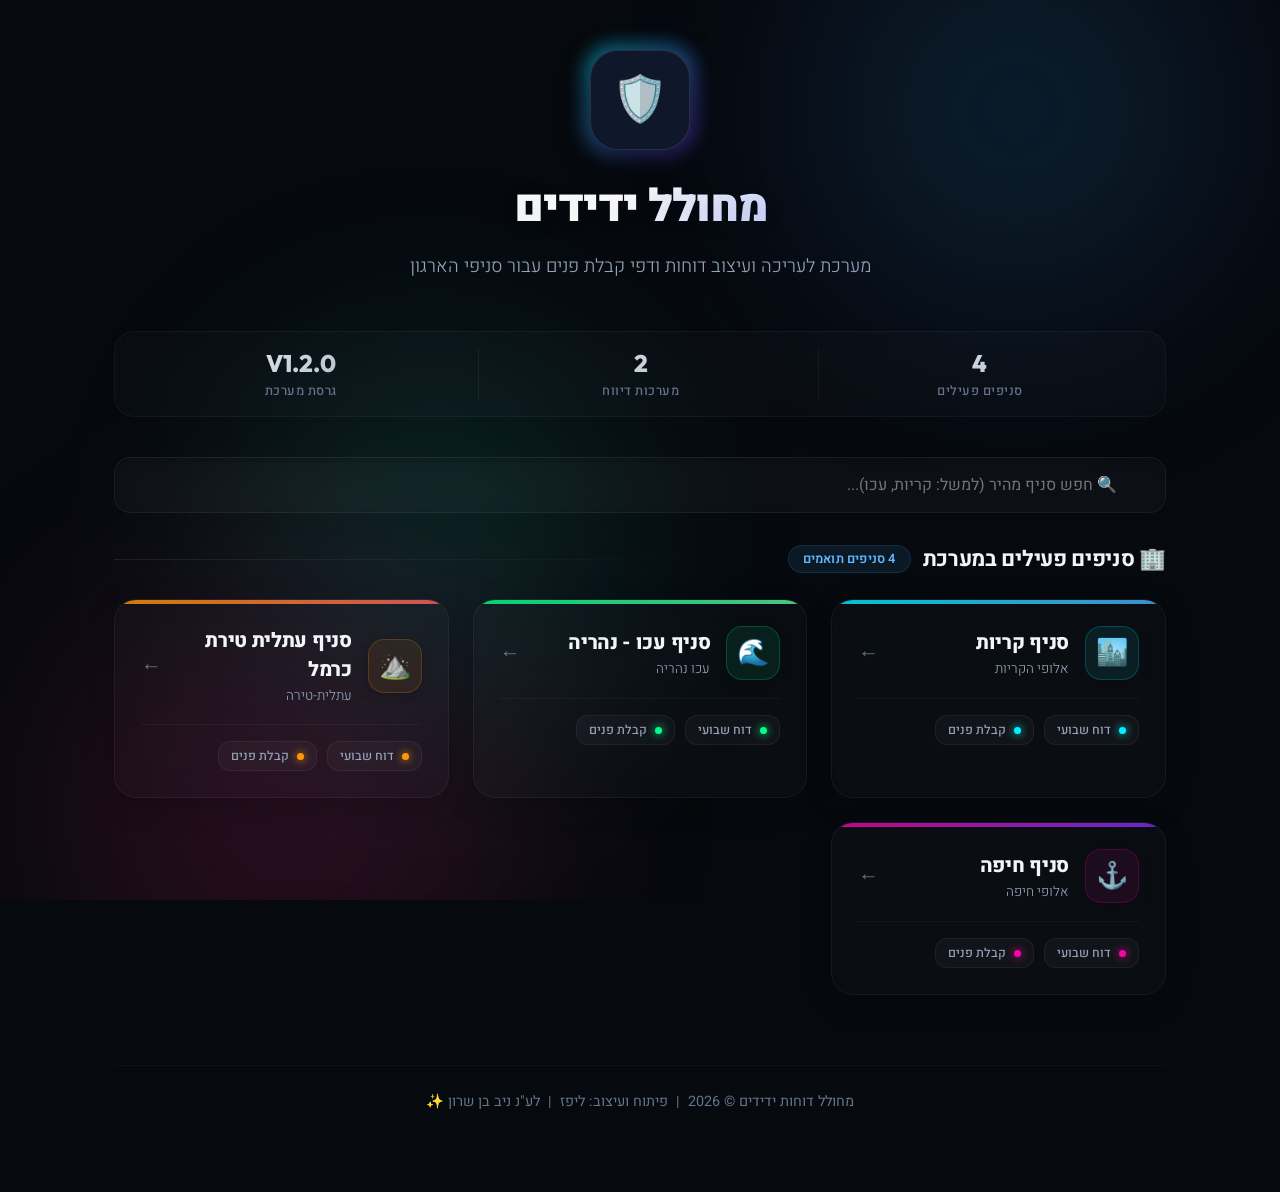
==== index.html @ 11e8de6d "שדרוג עיצובי של דף הבית ותיקון סניף עכו-נהריה 🚀" ====
<!DOCTYPE html>
<html lang="he" dir="rtl">

<head>
    <meta charset="UTF-8">
    <meta name="viewport" content="width=device-width, initial-scale=1.0">
    <meta name="robots" content="noindex, nofollow">
    <title>מחולל ידידים | בחירת סניף</title>
    <link href="https://fonts.googleapis.com/css2?family=Heebo:wght@300;400;500;600;700;800;900&family=Outfit:wght@400;600;800&display=swap"
        rel="stylesheet">
    <style>
        :root {
            --bg-main: #06090e;
            --bg-card: rgba(255, 255, 255, 0.02);
            --bg-card-hover: rgba(255, 255, 255, 0.05);
            --border-card: rgba(255, 255, 255, 0.05);
            --border-hover: rgba(255, 255, 255, 0.12);
            --text-main: #f3f6f9;
            --text-sub: #94a3b8;
            --text-detail: #64748b;
            
            /* Modern Neon Gradients */
            --accent-blue-start: #00f2fe;
            --accent-blue-end: #4facfe;
            --accent-green-start: #00ff87;
            --accent-green-end: #60efa0;
            --accent-orange-start: #ff9900;
            --accent-orange-end: #ff5e62;
            --accent-red-start: #ff0844;
            --accent-red-end: #ffb199;
            --accent-purple-start: #f107a3;
            --accent-purple-end: #7b2ff7;
        }

        * {
            margin: 0;
            padding: 0;
            box-sizing: border-box;
        }

        body {
            font-family: 'Heebo', sans-serif;
            background: var(--bg-main);
            color: var(--text-main);
            min-height: 100vh;
            overflow-x: hidden;
            position: relative;
        }

        /* 🌌 Glowing Animated Background Bubbles */
        .ambient-glow {
            position: fixed;
            width: 100vw;
            height: 100vh;
            top: 0;
            left: 0;
            z-index: 0;
            pointer-events: none;
            overflow: hidden;
        }

        .bubble {
            position: absolute;
            border-radius: 50%;
            filter: blur(120px);
            opacity: 0.15;
            animation: floatBubble 20s infinite alternate ease-in-out;
        }

        .bubble-1 {
            width: 400px;
            height: 400px;
            background: radial-gradient(circle, var(--accent-blue-start), var(--accent-purple-end));
            top: -10%;
            right: 5%;
            animation-duration: 25s;
        }

        .bubble-2 {
            width: 450px;
            height: 450px;
            background: radial-gradient(circle, var(--accent-purple-start), var(--accent-orange-end));
            bottom: -15%;
            left: 5%;
            animation-duration: 30s;
        }

        .bubble-3 {
            width: 350px;
            height: 350px;
            background: radial-gradient(circle, var(--accent-green-start), var(--accent-blue-end));
            top: 40%;
            left: 20%;
            animation-duration: 22s;
        }

        @keyframes floatBubble {
            0% { transform: translateY(0) scale(1) rotate(0deg); }
            100% { transform: translateY(50px) scale(1.15) rotate(15deg); }
        }

        .container {
            max-width: 1100px;
            margin: 0 auto;
            padding: 50px 24px 80px;
            position: relative;
            z-index: 1;
        }

        /* 👑 Premium Header Redesign */
        .header {
            text-align: center;
            margin-bottom: 50px;
            display: flex;
            flex-direction: column;
            align-items: center;
        }

        .header-logo-container {
            position: relative;
            width: 100px;
            height: 100px;
            margin-bottom: 24px;
        }

        .header-logo-glow {
            position: absolute;
            top: -4px;
            left: -4px;
            right: -4px;
            bottom: -4px;
            background: linear-gradient(135deg, var(--accent-blue-start), var(--accent-purple-end));
            border-radius: 28px;
            filter: blur(10px);
            opacity: 0.6;
            animation: pulseGlow 3s ease-in-out infinite alternate;
        }

        .header-logo {
            position: relative;
            width: 100%;
            height: 100%;
            background: #0f172a;
            border: 1px solid rgba(255, 255, 255, 0.1);
            border-radius: 28px;
            display: flex;
            align-items: center;
            justify-content: center;
            font-size: 45px;
            box-shadow: 0 10px 30px rgba(0, 0, 0, 0.5);
            transition: all 0.3s cubic-bezier(0.175, 0.885, 0.32, 1.275);
            cursor: pointer;
        }

        .header-logo-container:hover .header-logo {
            transform: scale(1.05) rotate(5deg);
        }

        @keyframes pulseGlow {
            0% { opacity: 0.4; filter: blur(8px); }
            100% { opacity: 0.8; filter: blur(14px); }
        }

        .header h1 {
            font-family: 'Heebo', sans-serif;
            font-size: 2.8rem;
            font-weight: 900;
            margin-bottom: 12px;
            letter-spacing: -1px;
            background: linear-gradient(135deg, #ffffff 40%, #c7d2fe 100%);
            -webkit-background-clip: text;
            -webkit-text-fill-color: transparent;
            background-clip: text;
            text-shadow: 0 4px 20px rgba(0, 0, 0, 0.1);
        }

        .header p {
            color: var(--text-sub);
            font-size: 1.15rem;
            font-weight: 300;
            max-width: 500px;
            line-height: 1.6;
        }

        /* 🎛️ Stats Dashboard Row */
        .stats-bar {
            display: grid;
            grid-template-columns: repeat(3, 1fr);
            gap: 16px;
            background: rgba(255, 255, 255, 0.02);
            border: 1px solid rgba(255, 255, 255, 0.04);
            border-radius: 20px;
            padding: 16px 24px;
            margin-bottom: 40px;
            backdrop-filter: blur(10px);
            -webkit-backdrop-filter: blur(10px);
        }

        .stat-item {
            text-align: center;
            display: flex;
            flex-direction: column;
            gap: 4px;
            border-left: 1px solid rgba(255, 255, 255, 0.05);
        }

        .stat-item:last-child {
            border-left: none;
        }

        .stat-val {
            font-size: 1.5rem;
            font-weight: 800;
            font-family: 'Outfit', sans-serif;
            background: linear-gradient(135deg, #fff, #94a3b8);
            -webkit-background-clip: text;
            -webkit-text-fill-color: transparent;
        }

        .stat-lbl {
            font-size: 0.8rem;
            color: var(--text-detail);
            text-transform: uppercase;
            letter-spacing: 0.5px;
            font-weight: 500;
        }

        /* 🔍 Search & Filters Bar */
        .controls-row {
            display: flex;
            gap: 16px;
            margin-bottom: 30px;
            align-items: center;
        }

        .search-wrapper {
            position: relative;
            flex: 1;
        }

        .search-icon {
            position: absolute;
            right: 18px;
            top: 50%;
            transform: translateY(-50%);
            color: var(--text-detail);
            font-size: 1.1rem;
            pointer-events: none;
            transition: color 0.3s;
        }

        .search-input {
            width: 100%;
            background: rgba(255, 255, 255, 0.03);
            border: 1px solid rgba(255, 255, 255, 0.06);
            border-radius: 16px;
            padding: 15px 48px 15px 20px;
            color: var(--text-main);
            font-family: 'Heebo', sans-serif;
            font-size: 1rem;
            outline: none;
            backdrop-filter: blur(8px);
            -webkit-backdrop-filter: blur(8px);
            transition: all 0.3s cubic-bezier(0.165, 0.84, 0.44, 1);
            box-shadow: inset 0 2px 4px rgba(0, 0, 0, 0.2);
        }

        .search-input:focus {
            background: rgba(255, 255, 255, 0.05);
            border-color: rgba(66, 165, 245, 0.4);
            box-shadow: 
                0 0 20px rgba(66, 165, 245, 0.1),
                inset 0 1px 2px rgba(255, 255, 255, 0.05);
            transform: translateY(-1px);
        }

        .search-input:focus + .search-icon {
            color: var(--accent-blue-start);
        }

        /* 📋 Section titles */
        .section-title {
            display: flex;
            align-items: center;
            gap: 12px;
            margin-bottom: 24px;
            margin-top: 10px;
        }

        .section-title h2 {
            font-size: 1.35rem;
            font-weight: 700;
            color: var(--text-main);
            letter-spacing: -0.3px;
        }

        .section-title .badge {
            background: rgba(66, 165, 245, 0.1);
            border: 1px solid rgba(66, 165, 245, 0.15);
            color: #60b6ff;
            padding: 4px 14px;
            border-radius: 20px;
            font-size: 0.8rem;
            font-weight: 600;
            letter-spacing: 0.2px;
        }

        .section-title::after {
            content: '';
            flex: 1;
            height: 1px;
            background: linear-gradient(to left, transparent, rgba(255, 255, 255, 0.08));
        }

        /* 🎴 Premium Glassmorphic Grid */
        .branch-grid {
            display: grid;
            grid-template-columns: repeat(auto-fill, minmax(320px, 1fr));
            gap: 24px;
            margin-bottom: 40px;
        }

        .branch-card {
            background: var(--bg-card);
            border: 1px solid var(--border-card);
            backdrop-filter: blur(14px);
            -webkit-backdrop-filter: blur(14px);
            border-radius: 22px;
            padding: 26px;
            cursor: pointer;
            transition: all 0.4s cubic-bezier(0.165, 0.84, 0.44, 1);
            text-decoration: none;
            color: inherit;
            display: flex;
            flex-direction: column;
            gap: 18px;
            position: relative;
            overflow: hidden;
            box-shadow: 0 8px 30px rgba(0, 0, 0, 0.2);
        }

        /* Gradient Highlight Border effect on Hover */
        .branch-card::before {
            content: '';
            position: absolute;
            top: 0;
            left: 0;
            right: 0;
            height: 4px;
            border-radius: 22px 22px 0 0;
            opacity: 0.8;
            transition: height 0.3s ease;
        }

        .branch-card:hover {
            background: var(--bg-card-hover);
            border-color: var(--border-hover);
            transform: translateY(-6px) scale(1.01);
        }

        /* Dynamic Neon Shadows based on color theme */
        .branch-card.color-blue:hover {
            box-shadow: 0 12px 35px rgba(0, 242, 254, 0.12), 0 2px 4px rgba(0,0,0,0.1);
        }

        .branch-card.color-green:hover {
            box-shadow: 0 12px 35px rgba(0, 255, 135, 0.12), 0 2px 4px rgba(0,0,0,0.1);
        }

        .branch-card.color-orange:hover {
            box-shadow: 0 12px 35px rgba(255, 153, 0, 0.12), 0 2px 4px rgba(0,0,0,0.1);
        }

        .branch-card.color-red:hover {
            box-shadow: 0 12px 35px rgba(255, 8, 68, 0.12), 0 2px 4px rgba(0,0,0,0.1);
        }

        .branch-card.color-purple:hover {
            box-shadow: 0 12px 35px rgba(241, 7, 163, 0.12), 0 2px 4px rgba(0,0,0,0.1);
        }

        .branch-card.color-blue::before {
            background: linear-gradient(90deg, var(--accent-blue-start), var(--accent-blue-end));
        }

        .branch-card.color-green::before {
            background: linear-gradient(90deg, var(--accent-green-start), var(--accent-green-end));
        }

        .branch-card.color-orange::before {
            background: linear-gradient(90deg, var(--accent-orange-start), var(--accent-orange-end));
        }

        .branch-card.color-red::before {
            background: linear-gradient(90deg, var(--accent-red-start), var(--accent-red-end));
        }

        .branch-card.color-purple::before {
            background: linear-gradient(90deg, var(--accent-purple-start), var(--accent-purple-end));
        }

        .card-top {
            display: flex;
            align-items: center;
            gap: 16px;
        }

        /* Beautiful glowing container for icons */
        .card-icon {
            width: 54px;
            height: 54px;
            border-radius: 16px;
            display: flex;
            align-items: center;
            justify-content: center;
            font-size: 26px;
            flex-shrink: 0;
            position: relative;
            background: rgba(255, 255, 255, 0.02);
            border: 1px solid rgba(255, 255, 255, 0.05);
            box-shadow: 0 4px 12px rgba(0, 0, 0, 0.2);
            transition: all 0.3s;
        }

        .branch-card:hover .card-icon {
            transform: scale(1.08) rotate(-3deg);
        }

        .color-blue .card-icon {
            background: rgba(0, 242, 254, 0.08);
            border-color: rgba(0, 242, 254, 0.2);
        }

        .color-green .card-icon {
            background: rgba(0, 255, 135, 0.08);
            border-color: rgba(0, 255, 135, 0.2);
        }

        .color-orange .card-icon {
            background: rgba(255, 153, 0, 0.08);
            border-color: rgba(255, 153, 0, 0.2);
        }

        .color-red .card-icon {
            background: rgba(255, 8, 68, 0.08);
            border-color: rgba(255, 8, 68, 0.2);
        }

        .color-purple .card-icon {
            background: rgba(241, 7, 163, 0.08);
            border-color: rgba(241, 7, 163, 0.2);
        }

        .card-info {
            display: flex;
            flex-direction: column;
            gap: 2px;
        }

        .card-info h3 {
            font-size: 1.25rem;
            font-weight: 800;
            color: var(--text-main);
            letter-spacing: -0.3px;
            transition: color 0.3s;
        }

        .branch-card:hover .card-info h3 {
            color: #fff;
        }

        .card-info span {
            font-size: 0.85rem;
            color: var(--text-sub);
            font-weight: 300;
        }

        .card-arrow {
            margin-right: auto;
            font-size: 1.3rem;
            color: var(--text-detail);
            transition: all 0.3s cubic-bezier(0.175, 0.885, 0.32, 1.275);
        }

        .branch-card:hover .card-arrow {
            color: #fff;
            transform: translateX(-6px);
        }

        /* 🏷️ Micro-chip tags for Active Systems */
        .card-meta {
            display: flex;
            flex-wrap: wrap;
            gap: 10px;
            border-top: 1px solid rgba(255, 255, 255, 0.04);
            padding-top: 16px;
        }

        .system-tag {
            background: rgba(255, 255, 255, 0.03);
            border: 1px solid rgba(255, 255, 255, 0.05);
            color: var(--text-sub);
            padding: 5px 12px;
            border-radius: 12px;
            font-size: 0.78rem;
            font-weight: 500;
            display: flex;
            align-items: center;
            gap: 8px;
            transition: all 0.3s;
        }

        .branch-card:hover .system-tag {
            background: rgba(255, 255, 255, 0.05);
            border-color: rgba(255, 255, 255, 0.09);
            color: var(--text-main);
        }

        .pulse-led {
            width: 7px;
            height: 7px;
            border-radius: 50%;
            display: inline-block;
            box-shadow: 0 0 8px currentColor;
            animation: pulseLed 1.8s infinite alternate;
        }

        .color-blue .pulse-led { color: var(--accent-blue-start); background-color: var(--accent-blue-start); }
        .color-green .pulse-led { color: var(--accent-green-start); background-color: var(--accent-green-start); }
        .color-orange .pulse-led { color: var(--accent-orange-start); background-color: var(--accent-orange-start); }
        .color-red .pulse-led { color: var(--accent-red-start); background-color: var(--accent-red-start); }
        .color-purple .pulse-led { color: var(--accent-purple-start); background-color: var(--accent-purple-start); }

        @keyframes pulseLed {
            0% { opacity: 0.4; transform: scale(0.9); }
            100% { opacity: 1; transform: scale(1.1); }
        }

        /* ➕ Add New Branch Interactive Card */
        .branch-card.template-card {
            border-style: dashed;
            border-color: rgba(255, 255, 255, 0.1);
            background: rgba(255, 255, 255, 0.005);
            justify-content: center;
            align-items: center;
            text-align: center;
            min-height: 150px;
        }

        .branch-card.template-card:hover {
            border-color: rgba(171, 71, 188, 0.4);
            background: rgba(171, 71, 188, 0.03);
            box-shadow: 0 12px 30px rgba(171, 71, 188, 0.08);
        }

        .branch-card.template-card .card-icon {
            background: rgba(255, 255, 255, 0.01);
            border: 1px dashed rgba(255, 255, 255, 0.12);
            font-size: 22px;
            width: 48px;
            height: 48px;
            margin-bottom: 8px;
        }

        .branch-card.template-card:hover .card-icon {
            background: rgba(171, 71, 188, 0.1);
            border-color: rgba(171, 71, 188, 0.3);
            border-style: solid;
            color: var(--accent-purple-start);
            transform: scale(1.1) rotate(90deg);
        }

        .branch-card.template-card h3 {
            font-size: 1.1rem;
            font-weight: 700;
            color: var(--text-sub);
            transition: color 0.3s;
        }

        .branch-card.template-card:hover h3 {
            color: var(--text-main);
        }

        /* 🚫 Empty Search State */
        .no-results {
            display: none;
            text-align: center;
            padding: 50px 20px;
            background: rgba(255, 255, 255, 0.01);
            border: 1px dashed rgba(255, 255, 255, 0.06);
            border-radius: 20px;
            color: var(--text-sub);
        }

        .no-results-icon {
            font-size: 3rem;
            margin-bottom: 16px;
            opacity: 0.6;
        }

        /* 📖 How-to Section Redesign */
        .how-to {
            background: rgba(66, 165, 245, 0.02);
            border: 1px solid rgba(66, 165, 245, 0.06);
            backdrop-filter: blur(10px);
            -webkit-backdrop-filter: blur(10px);
            border-radius: 20px;
            padding: 26px 30px;
            margin-top: 40px;
            font-size: 0.95rem;
            color: var(--text-sub);
            line-height: 1.8;
            position: relative;
            overflow: hidden;
        }

        .how-to::before {
            content: '';
            position: absolute;
            left: 0;
            top: 0;
            bottom: 0;
            width: 4px;
            background: linear-gradient(to bottom, var(--accent-blue-start), var(--accent-blue-end));
        }

        .how-to strong {
            color: #fff;
            font-weight: 700;
        }

        .how-to code {
            background: rgba(255, 255, 255, 0.06);
            border: 1px solid rgba(255, 255, 255, 0.04);
            padding: 3px 8px;
            border-radius: 8px;
            font-size: 0.85rem;
            font-family: 'Outfit', 'Courier New', monospace;
            direction: ltr;
            display: inline-block;
            color: #7dd3fc;
        }

        /* 👣 Footer */
        .footer {
            text-align: center;
            color: var(--text-detail);
            font-size: 0.9rem;
            margin-top: 70px;
            padding-top: 25px;
            border-top: 1px solid rgba(255, 255, 255, 0.04);
        }

        .footer a {
            color: var(--accent-blue-start);
            text-decoration: none;
            font-weight: 500;
            transition: all 0.3s;
        }

        .footer a:hover {
            color: var(--accent-blue-end);
            text-decoration: underline;
        }

        /* Responsive Layouts */
        @media (max-width: 768px) {
            .container {
                padding: 30px 16px 50px;
            }

            .header h1 {
                font-size: 2.1rem;
            }

            .stats-bar {
                grid-template-columns: 1fr;
                gap: 12px;
                padding: 16px;
            }

            .stat-item {
                border-left: none;
                border-bottom: 1px solid rgba(255, 255, 255, 0.05);
                padding-bottom: 10px;
            }

            .stat-item:last-child {
                border-bottom: none;
                padding-bottom: 0;
            }

            .branch-grid {
                grid-template-columns: 1fr;
                gap: 16px;
            }
        }
    </style>
</head>

<body>
    <!-- 🌠 Ambient animated glowing background -->
    <div class="ambient-glow">
        <div class="bubble bubble-1"></div>
        <div class="bubble bubble-2"></div>
        <div class="bubble bubble-3"></div>
    </div>

    <div class="container">
        <!-- 👑 Header -->
        <div class="header">
            <div class="header-logo-container">
                <div class="header-logo-glow"></div>
                <div class="header-logo">🛡️</div>
            </div>
            <h1>מחולל ידידים</h1>
            <p>מערכת לעריכה ועיצוב דוחות ודפי קבלת פנים עבור סניפי הארגון</p>
        </div>

        <!-- 🎛️ Dashboard Quick Stats -->
        <div class="stats-bar">
            <div class="stat-item">
                <span class="stat-val" id="stat-total-branches">0</span>
                <span class="stat-lbl">סניפים פעילים</span>
            </div>
            <div class="stat-item">
                <span class="stat-val" id="stat-total-systems">2</span>
                <span class="stat-lbl">מערכות דיווח</span>
            </div>
            <div class="stat-item">
                <span class="stat-val" id="stat-dev-status">V1.2.0</span>
                <span class="stat-lbl">גרסת מערכת</span>
            </div>
        </div>

        <!-- 🔍 Controls & Search -->
        <div class="controls-row">
            <div class="search-wrapper">
                <input type="text" id="branch-search" class="search-input" placeholder="🔍 חפש סניף מהיר (למשל: קריות, עכו)..." autocomplete="off">
            </div>
        </div>

        <!-- Active Branches Section -->
        <div class="section-title">
            <h2>🏢 סניפים פעילים במערכת</h2>
            <span class="badge" id="branch-count">טוען...</span>
        </div>

        <!-- Cards Grid -->
        <div class="branch-grid" id="branches-grid">
            <!-- Dynamic branch cards injected by JavaScript -->
        </div>

        <!-- 🚫 Empty Search Result -->
        <div class="no-results" id="no-results-state">
            <div class="no-results-icon">🔎</div>
            <h3>לא נמצאו סניפים תואמים לחיפוש שלך</h3>
            <p>נסה להקליד מילת מפתח אחרת או לחץ על כפתור "הוסף סניף חדש" על מנת להקים סניף.</p>
        </div>

        <!-- 📖 Technical Manual/How-To -->
        <div class="how-to">
            <strong>💡 כיצד להוסיף סניף חדש למערכת?</strong><br>
            פתחו את קובץ ה-HTML הנוכחי ועקבו אחר ההוראות בקוד: הוסיפו אובייקט חדש למערך ה-<code>branches</code> בתוך תגית ה-<code>&lt;script&gt;</code>. המערכת תזהה את הסניף ותייצר לו כרטיס עיצוב מרהיב באופן אוטומטי!
        </div>

        <!-- 👣 Footer -->
        <div class="footer">
            מחולל דוחות ידידים &copy; 2026 &nbsp;|&nbsp; פיתוח ועיצוב: ליפז &nbsp;|&nbsp; לע"נ ניב בן שרון ✨
        </div>
    </div>

    <script>
        // ======================================================
        //   🔧 הגדרת סניפים - הוסף סניפים חדשים כאן!
        // ======================================================
        const branches = [
            {
                name: "סניף קריות",
                nickname: "אלופי הקריות",
                folder: "krayot",
                icon: "🏙️",
                color: "blue",      // blue / green / orange / red / purple
                systems: ["דוח שבועי", "קבלת פנים"]
            },
            {
                name: "סניף עכו - נהריה",
                nickname: "עכו נהריה",
                folder: "akko-nahariya", // Fixed Spelling Error & space!
                icon: "🌊",
                color: "green",
                systems: ["דוח שבועי", "קבלת פנים"]
            },
            {
                name: "סניף עתלית טירת כרמל",
                nickname: "עתלית-טירה",
                folder: "atlit",
                icon: "⛰️",
                color: "orange",
                systems: ["דוח שבועי", "קבלת פנים"]
            },
            {
                name: "סניף חיפה",
                nickname: "אלופי חיפה",
                folder: "haifa",
                icon: "⚓",
                color: "purple",
                systems: ["דוח שבועי", "קבלת פנים"]
            },
            // {{INSERT_NEW_BRANCH_HERE}}
        ];

        // ======================================================
        //   Render branch cards
        // ======================================================
        function renderBranches(filterQuery = "") {
            const grid = document.getElementById('branches-grid');
            const countEl = document.getElementById('branch-count');
            const totalBranchesEl = document.getElementById('stat-total-branches');
            const noResultsEl = document.getElementById('no-results-state');
            
            grid.innerHTML = '';
            
            // Filter branches list
            const cleanQuery = filterQuery.trim().toLowerCase();
            const filteredBranches = branches.filter(branch => 
                branch.name.toLowerCase().includes(cleanQuery) || 
                branch.nickname.toLowerCase().includes(cleanQuery) ||
                branch.folder.toLowerCase().includes(cleanQuery)
            );

            // Update stats bar count once
            if (!filterQuery) {
                totalBranchesEl.textContent = branches.length;
            }

            // Check if there are results
            if (filteredBranches.length === 0) {
                noResultsEl.style.display = 'block';
                countEl.textContent = '0 סניפים';
            } else {
                noResultsEl.style.display = 'none';
                
                // Render list
                filteredBranches.forEach((branch, index) => {
                    const card = document.createElement('a');
                    card.href = branch.folder + '/';
                    card.className = `branch-card color-${branch.color}`;
                    
                    // Add smooth delayed stagger animation
                    card.style.opacity = "0";
                    card.style.transform = "translateY(20px)";
                    card.style.transition = `all 0.4s cubic-bezier(0.165, 0.84, 0.44, 1) ${index * 0.05}s`;

                    const systemTags = branch.systems.map(s => `
                        <span class="system-tag">
                            <span class="pulse-led"></span>
                            ${s}
                        </span>
                    `).join('');

                    card.innerHTML = `
                        <div class="card-top">
                            <div class="card-icon">${branch.icon}</div>
                            <div class="card-info">
                                <h3>${branch.name}</h3>
                                <span>${branch.nickname}</span>
                            </div>
                            <div class="card-arrow">←</div>
                        </div>
                        <div class="card-meta">
                            ${systemTags}
                        </div>
                    `;

                    grid.appendChild(card);
                    
                    // Trigger reflow for staggered animation
                    setTimeout(() => {
                        card.style.opacity = "1";
                        card.style.transform = "translateY(0)";
                    }, 20);
                });

                // Update count text
                const count = filteredBranches.length;
                if (count === 1) {
                    countEl.textContent = 'סניף אחד תואם';
                } else {
                    countEl.textContent = `${count} סניפים תואמים`;
                }
            }

            // Append "Add Branch" template card ONLY if running locally
            const isLocal = window.location.protocol === 'file:' || window.location.hostname === 'localhost' || window.location.hostname === '127.0.0.1';
            
            // Hide technical manual (how-to) from production users
            const howToEl = document.querySelector('.how-to');
            if (howToEl) {
                howToEl.style.display = isLocal ? 'block' : 'none';
            }

            if (!filterQuery && isLocal) {
                const addCard = document.createElement('a');
                addCard.href = "http://localhost:3000/";
                addCard.target = "_blank";
                addCard.className = "branch-card template-card";
                addCard.style.opacity = "0";
                addCard.style.transform = "translateY(20px)";
                addCard.style.transition = `all 0.4s cubic-bezier(0.165, 0.84, 0.44, 1) ${branches.length * 0.05}s`;
                
                addCard.innerHTML = `
                    <div class="card-icon">➕</div>
                    <h3>הקמת סניף חדש</h3>
                    <p style="font-size: 0.82rem; color: var(--text-detail); margin-top: 4px;">לחץ לפתיחת ממשק המחולל הוויזואלי</p>
                `;
                
                grid.appendChild(addCard);
                
                setTimeout(() => {
                    addCard.style.opacity = "1";
                    addCard.style.transform = "translateY(0)";
                }, 20);
            }
        }

        // ======================================================
        //   🔎 Live Search Listener
        // ======================================================
        document.getElementById('branch-search').addEventListener('input', (e) => {
            renderBranches(e.target.value);
        });

        // Easter Egg to open local generator if clicked 5 times (only locally!)
        let logoClicks = 0;
        let logoClickTimeout;
        document.querySelector('.header-logo').addEventListener('click', () => {
            const isLocal = window.location.protocol === 'file:' || window.location.hostname === 'localhost' || window.location.hostname === '127.0.0.1';
            if (!isLocal) return;

            logoClicks++;
            clearTimeout(logoClickTimeout);
            
            // Add a little dynamic scale pulse on click
            const logo = document.querySelector('.header-logo');
            logo.style.transform = 'scale(0.95) rotate(-3deg)';
            setTimeout(() => { logo.style.transform = ''; }, 100);

            if (logoClicks >= 5) {
                logoClicks = 0;
                // Add a beautiful neon glowing spin
                const glow = document.querySelector('.header-logo-glow');
                if (glow) {
                    glow.style.filter = 'blur(20px)';
                    glow.style.opacity = '1';
                }
                
                // Open visual generator GUI
                window.open('http://localhost:3000/', '_blank');
            } else {
                logoClickTimeout = setTimeout(() => { logoClicks = 0; }, 3000);
            }
        });

        // Initial load
        renderBranches();
    </script>
</body>

</html>
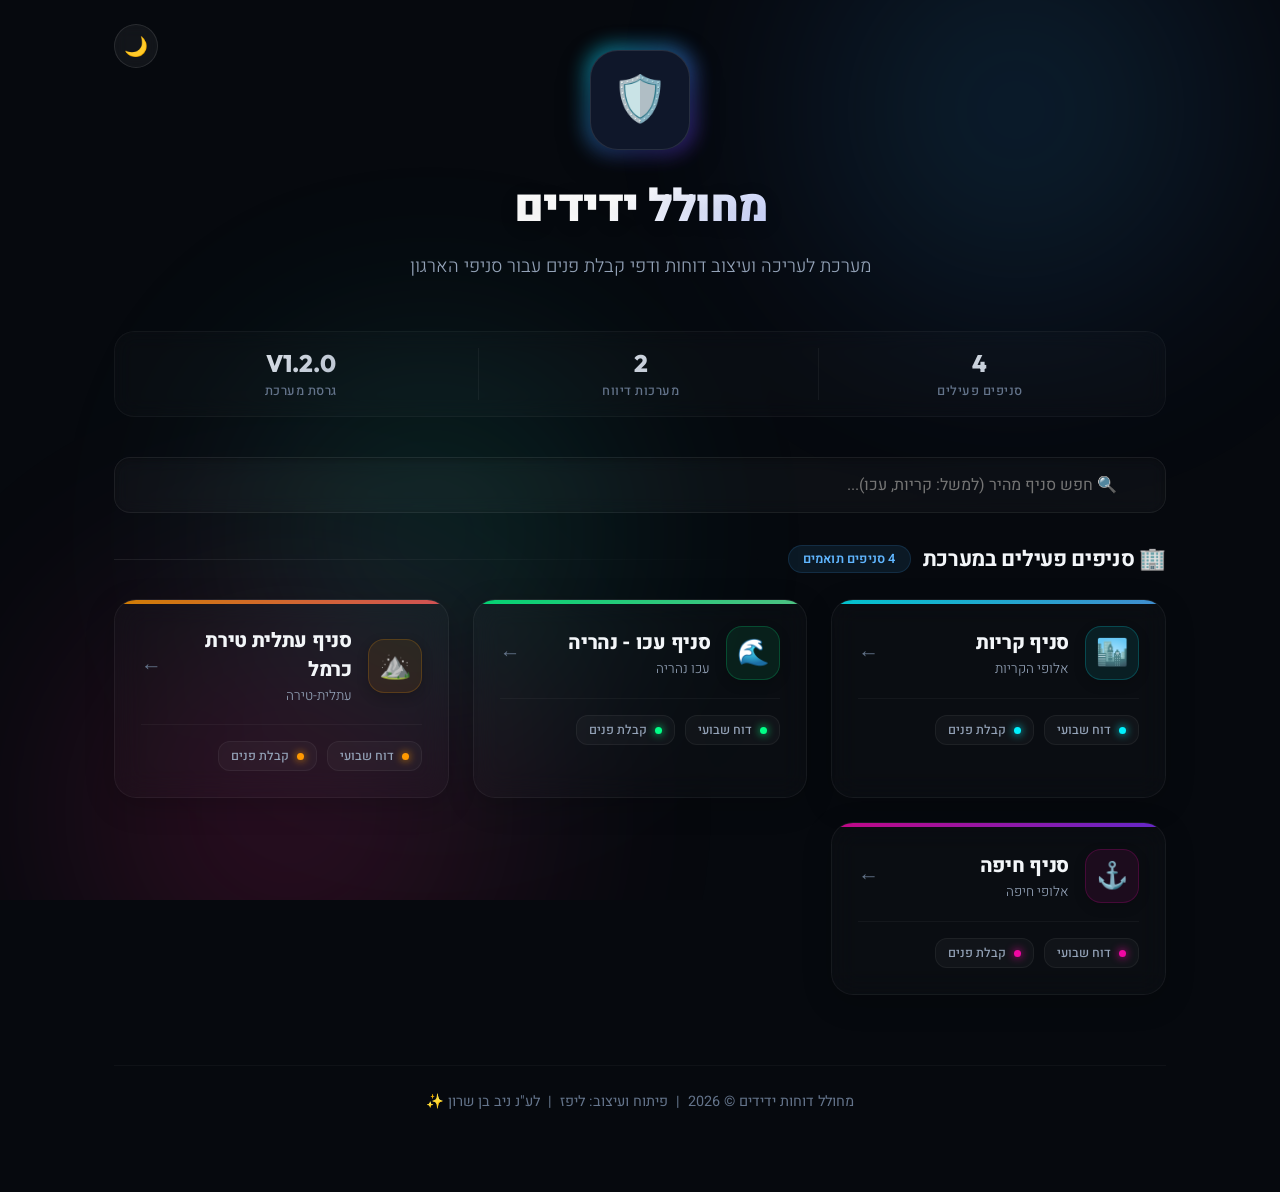
==== commit c360e8b3: "שדרוגי UI/UX: אזהרת חריגה בקבלת פנים, כפתור איפוס נתונים, שדרוג קורא מיילים ומצב תאורה בדף הבית" ====
--- a/index.html
+++ b/index.html
@@ -32,6 +32,79 @@
             --accent-purple-end: #7b2ff7;
         }
 
+        body.light-mode {
+            --bg-main: #f1f5f9;
+            --bg-card: rgba(255, 255, 255, 0.85);
+            --bg-card-hover: rgba(255, 255, 255, 0.98);
+            --border-card: rgba(0, 0, 0, 0.08);
+            --border-hover: rgba(0, 0, 0, 0.16);
+            --text-main: #0f172a;
+            --text-sub: #475569;
+            --text-detail: #64748b;
+        }
+
+        body.light-mode .header h1 {
+            background: linear-gradient(135deg, #0f172a 40%, #2563eb 100%);
+            -webkit-background-clip: text;
+            -webkit-text-fill-color: transparent;
+            background-clip: text;
+        }
+
+        body.light-mode .stats-bar {
+            background: rgba(255, 255, 255, 0.7);
+            border-color: rgba(0, 0, 0, 0.06);
+            box-shadow: 0 4px 20px rgba(0, 0, 0, 0.05);
+        }
+
+        body.light-mode .stat-val {
+            background: linear-gradient(135deg, #0f172a, #334155);
+            -webkit-background-clip: text;
+            -webkit-text-fill-color: transparent;
+            background-clip: text;
+        }
+
+        body.light-mode .search-input {
+            background: rgba(255, 255, 255, 0.9);
+            border-color: rgba(0, 0, 0, 0.12);
+            color: #0f172a;
+            box-shadow: 0 2px 8px rgba(0, 0, 0, 0.04);
+        }
+
+        body.light-mode .bubble {
+            opacity: 0.25;
+        }
+
+        .theme-toggle-btn {
+            position: absolute;
+            top: 24px;
+            left: 24px;
+            background: rgba(255, 255, 255, 0.05);
+            border: 1px solid rgba(255, 255, 255, 0.1);
+            color: var(--text-main);
+            font-size: 1.2rem;
+            width: 44px;
+            height: 44px;
+            border-radius: 50%;
+            cursor: pointer;
+            display: flex;
+            align-items: center;
+            justify-content: center;
+            transition: all 0.3s ease;
+            backdrop-filter: blur(8px);
+            -webkit-backdrop-filter: blur(8px);
+            z-index: 10;
+        }
+
+        body.light-mode .theme-toggle-btn {
+            background: rgba(0, 0, 0, 0.05);
+            border-color: rgba(0, 0, 0, 0.1);
+        }
+
+        .theme-toggle-btn:hover {
+            transform: scale(1.1) rotate(15deg);
+            background: rgba(255, 255, 255, 0.15);
+        }
+
         * {
             margin: 0;
             padding: 0;
@@ -536,50 +609,7 @@
             100% { opacity: 1; transform: scale(1.1); }
         }
 
-        /* ➕ Add New Branch Interactive Card */
-        .branch-card.template-card {
-            border-style: dashed;
-            border-color: rgba(255, 255, 255, 0.1);
-            background: rgba(255, 255, 255, 0.005);
-            justify-content: center;
-            align-items: center;
-            text-align: center;
-            min-height: 150px;
-        }
-
-        .branch-card.template-card:hover {
-            border-color: rgba(171, 71, 188, 0.4);
-            background: rgba(171, 71, 188, 0.03);
-            box-shadow: 0 12px 30px rgba(171, 71, 188, 0.08);
-        }
-
-        .branch-card.template-card .card-icon {
-            background: rgba(255, 255, 255, 0.01);
-            border: 1px dashed rgba(255, 255, 255, 0.12);
-            font-size: 22px;
-            width: 48px;
-            height: 48px;
-            margin-bottom: 8px;
-        }
-
-        .branch-card.template-card:hover .card-icon {
-            background: rgba(171, 71, 188, 0.1);
-            border-color: rgba(171, 71, 188, 0.3);
-            border-style: solid;
-            color: var(--accent-purple-start);
-            transform: scale(1.1) rotate(90deg);
-        }
-
-        .branch-card.template-card h3 {
-            font-size: 1.1rem;
-            font-weight: 700;
-            color: var(--text-sub);
-            transition: color 0.3s;
-        }
-
-        .branch-card.template-card:hover h3 {
-            color: var(--text-main);
-        }
+        /* Template Card styles removed */
 
         /* 🚫 Empty Search State */
         .no-results {
@@ -598,48 +628,7 @@
             opacity: 0.6;
         }
 
-        /* 📖 How-to Section Redesign */
-        .how-to {
-            background: rgba(66, 165, 245, 0.02);
-            border: 1px solid rgba(66, 165, 245, 0.06);
-            backdrop-filter: blur(10px);
-            -webkit-backdrop-filter: blur(10px);
-            border-radius: 20px;
-            padding: 26px 30px;
-            margin-top: 40px;
-            font-size: 0.95rem;
-            color: var(--text-sub);
-            line-height: 1.8;
-            position: relative;
-            overflow: hidden;
-        }
-
-        .how-to::before {
-            content: '';
-            position: absolute;
-            left: 0;
-            top: 0;
-            bottom: 0;
-            width: 4px;
-            background: linear-gradient(to bottom, var(--accent-blue-start), var(--accent-blue-end));
-        }
-
-        .how-to strong {
-            color: #fff;
-            font-weight: 700;
-        }
-
-        .how-to code {
-            background: rgba(255, 255, 255, 0.06);
-            border: 1px solid rgba(255, 255, 255, 0.04);
-            padding: 3px 8px;
-            border-radius: 8px;
-            font-size: 0.85rem;
-            font-family: 'Outfit', 'Courier New', monospace;
-            direction: ltr;
-            display: inline-block;
-            color: #7dd3fc;
-        }
+        /* How-to styles removed */
 
         /* 👣 Footer */
         .footer {
@@ -707,6 +696,9 @@
     </div>
 
     <div class="container">
+        <!-- ☀️/🌙 Theme Toggle Button -->
+        <button id="theme-toggle" class="theme-toggle-btn" title="החלף ערכת נושא">🌙</button>
+
         <!-- 👑 Header -->
         <div class="header">
             <div class="header-logo-container">
@@ -740,6 +732,7 @@
             </div>
         </div>
 
+
         <!-- Active Branches Section -->
         <div class="section-title">
             <h2>🏢 סניפים פעילים במערכת</h2>
@@ -755,13 +748,7 @@
         <div class="no-results" id="no-results-state">
             <div class="no-results-icon">🔎</div>
             <h3>לא נמצאו סניפים תואמים לחיפוש שלך</h3>
-            <p>נסה להקליד מילת מפתח אחרת או לחץ על כפתור "הוסף סניף חדש" על מנת להקים סניף.</p>
-        </div>
-
-        <!-- 📖 Technical Manual/How-To -->
-        <div class="how-to">
-            <strong>💡 כיצד להוסיף סניף חדש למערכת?</strong><br>
-            פתחו את קובץ ה-HTML הנוכחי ועקבו אחר ההוראות בקוד: הוסיפו אובייקט חדש למערך ה-<code>branches</code> בתוך תגית ה-<code>&lt;script&gt;</code>. המערכת תזהה את הסניף ותייצר לו כרטיס עיצוב מרהיב באופן אוטומטי!
+            <p>נסה להקליד מילת מפתח אחרת.</p>
         </div>
 
         <!-- 👣 Footer -->
@@ -891,37 +878,25 @@
                 }
             }
 
-            // Append "Add Branch" template card ONLY if running locally
-            const isLocal = window.location.protocol === 'file:' || window.location.hostname === 'localhost' || window.location.hostname === '127.0.0.1';
-            
-            // Hide technical manual (how-to) from production users
-            const howToEl = document.querySelector('.how-to');
-            if (howToEl) {
-                howToEl.style.display = isLocal ? 'block' : 'none';
-            }
-
-            if (!filterQuery && isLocal) {
-                const addCard = document.createElement('a');
-                addCard.href = "http://localhost:3000/";
-                addCard.target = "_blank";
-                addCard.className = "branch-card template-card";
-                addCard.style.opacity = "0";
-                addCard.style.transform = "translateY(20px)";
-                addCard.style.transition = `all 0.4s cubic-bezier(0.165, 0.84, 0.44, 1) ${branches.length * 0.05}s`;
-                
-                addCard.innerHTML = `
-                    <div class="card-icon">➕</div>
-                    <h3>הקמת סניף חדש</h3>
-                    <p style="font-size: 0.82rem; color: var(--text-detail); margin-top: 4px;">לחץ לפתיחת ממשק המחולל הוויזואלי</p>
-                `;
-                
-                grid.appendChild(addCard);
-                
-                setTimeout(() => {
-                    addCard.style.opacity = "1";
-                    addCard.style.transform = "translateY(0)";
-                }, 20);
-            }
+            // No "Add Branch" functionality
+        }
+
+        // ======================================================
+        //   ☀️/🌙 Theme Toggle Listener
+        // ======================================================
+        const themeBtn = document.getElementById('theme-toggle');
+        if (localStorage.getItem('portalTheme') === 'light') {
+            document.body.classList.add('light-mode');
+            if (themeBtn) themeBtn.textContent = '☀️';
+        }
+
+        if (themeBtn) {
+            themeBtn.addEventListener('click', () => {
+                document.body.classList.toggle('light-mode');
+                const isLight = document.body.classList.contains('light-mode');
+                themeBtn.textContent = isLight ? '☀️' : '🌙';
+                localStorage.setItem('portalTheme', isLight ? 'light' : 'dark');
+            });
         }
 
         // ======================================================
@@ -931,35 +906,11 @@
             renderBranches(e.target.value);
         });
 
-        // Easter Egg to open local generator if clicked 5 times (only locally!)
-        let logoClicks = 0;
-        let logoClickTimeout;
+        // Click listener for a nice dynamic scale pulse on logo click
         document.querySelector('.header-logo').addEventListener('click', () => {
-            const isLocal = window.location.protocol === 'file:' || window.location.hostname === 'localhost' || window.location.hostname === '127.0.0.1';
-            if (!isLocal) return;
-
-            logoClicks++;
-            clearTimeout(logoClickTimeout);
-            
-            // Add a little dynamic scale pulse on click
             const logo = document.querySelector('.header-logo');
             logo.style.transform = 'scale(0.95) rotate(-3deg)';
             setTimeout(() => { logo.style.transform = ''; }, 100);
-
-            if (logoClicks >= 5) {
-                logoClicks = 0;
-                // Add a beautiful neon glowing spin
-                const glow = document.querySelector('.header-logo-glow');
-                if (glow) {
-                    glow.style.filter = 'blur(20px)';
-                    glow.style.opacity = '1';
-                }
-                
-                // Open visual generator GUI
-                window.open('http://localhost:3000/', '_blank');
-            } else {
-                logoClickTimeout = setTimeout(() => { logoClicks = 0; }, 3000);
-            }
         });
 
         // Initial load
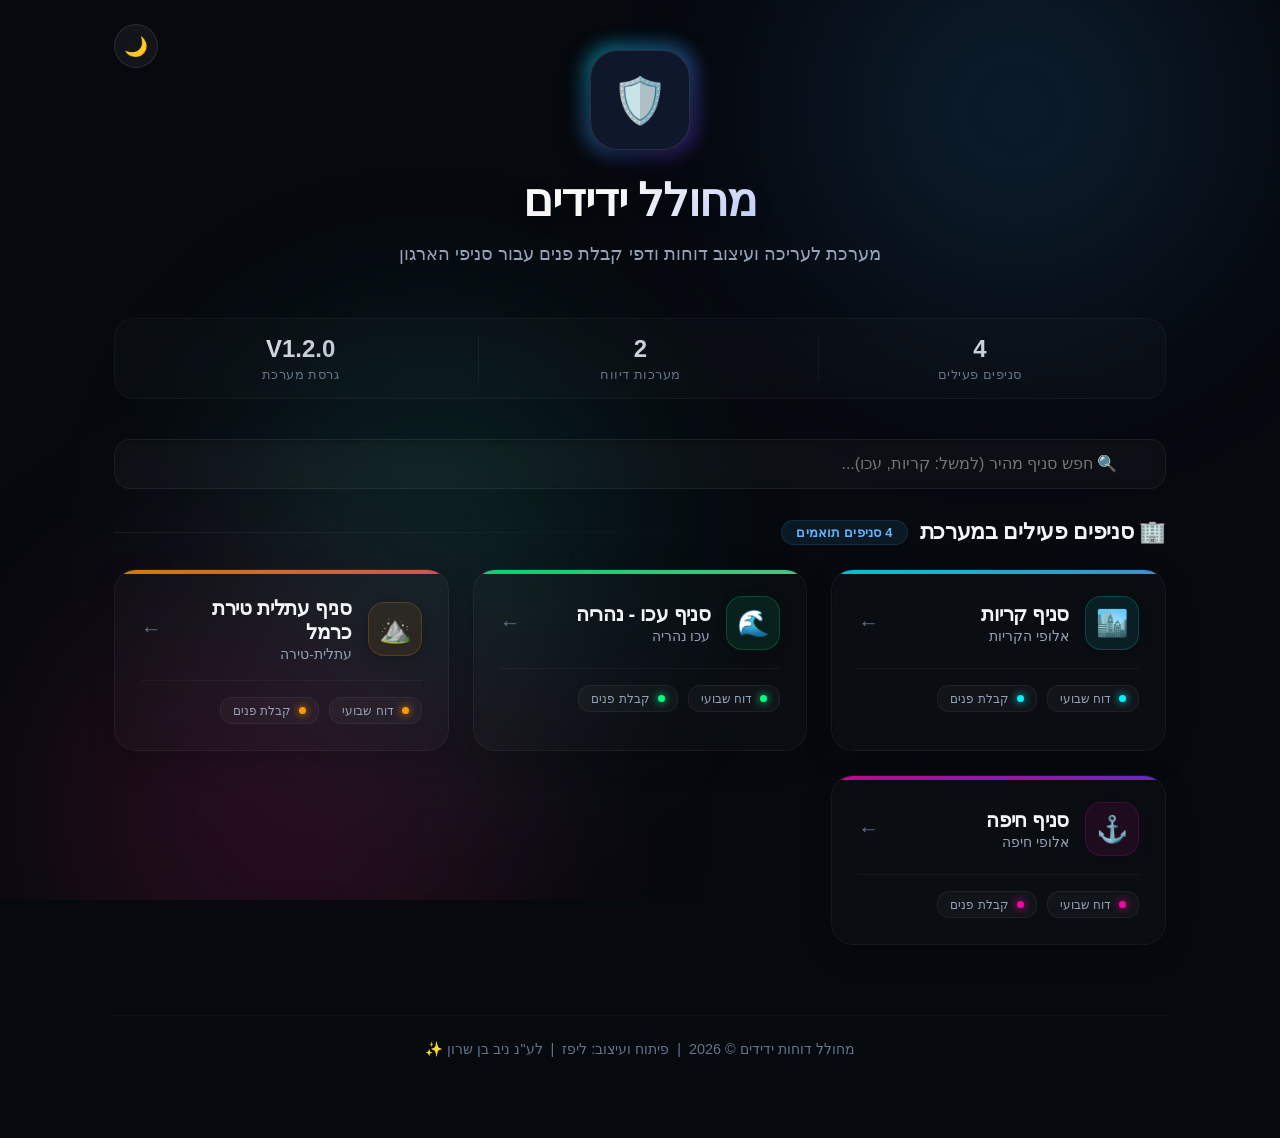
==== commit 94865b83: "הוספת תגיות Content-Security-Policy ובדיקות יחידה להגנה הגנתית" ====
--- a/index.html
+++ b/index.html
@@ -5,6 +5,7 @@
     <meta charset="UTF-8">
     <meta name="viewport" content="width=device-width, initial-scale=1.0">
     <meta name="robots" content="noindex, nofollow">
+    <meta http-equiv="Content-Security-Policy" content="default-src 'self' 'unsafe-inline' 'unsafe-eval' https://fonts.googleapis.com https://fonts.gstatic.com data: blob:;">
     <title>מחולל ידידים | בחירת סניף</title>
     <link href="https://fonts.googleapis.com/css2?family=Heebo:wght@300;400;500;600;700;800;900&family=Outfit:wght@400;600;800&display=swap"
         rel="stylesheet">
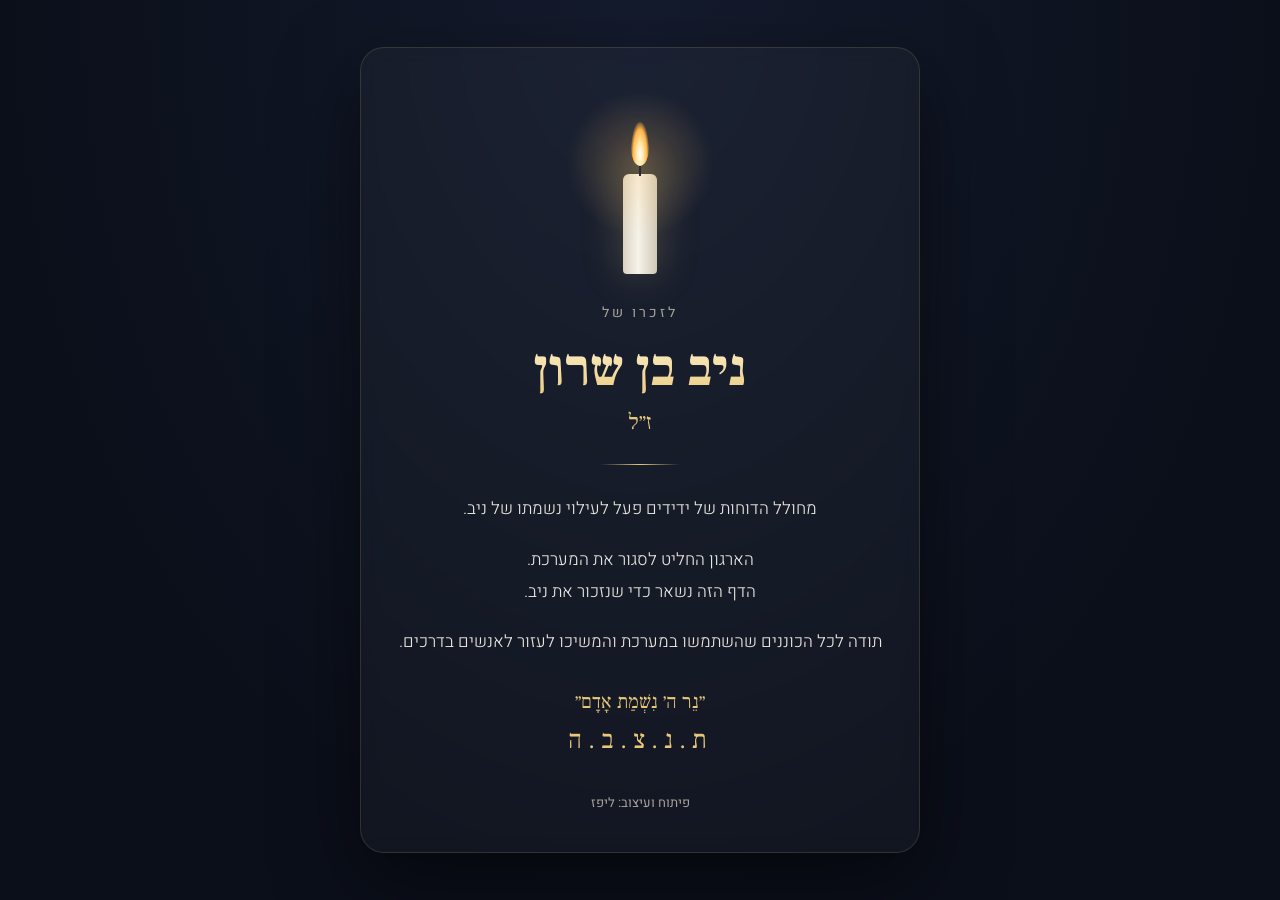
==== commit 3622c324: "Replace site with memorial page for Niv ben Sharon" ====
--- a/index.html
+++ b/index.html
@@ -1,922 +1,138 @@
 <!DOCTYPE html>
 <html lang="he" dir="rtl">
-
 <head>
     <meta charset="UTF-8">
     <meta name="viewport" content="width=device-width, initial-scale=1.0">
-    <meta name="robots" content="noindex, nofollow">
-    <meta http-equiv="Content-Security-Policy" content="default-src 'self' 'unsafe-inline' 'unsafe-eval' https://fonts.googleapis.com https://fonts.gstatic.com data: blob:;">
-    <title>מחולל ידידים | בחירת סניף</title>
-    <link href="https://fonts.googleapis.com/css2?family=Heebo:wght@300;400;500;600;700;800;900&family=Outfit:wght@400;600;800&display=swap"
-        rel="stylesheet">
+    <title>לזכרו של ניב בן שרון ז"ל</title>
+    <meta name="description" content="דף זיכרון לניב בן שרון ז&quot;ל. מחולל הדוחות של ידידים פעל לעילוי נשמתו.">
+    <link rel="preconnect" href="https://fonts.googleapis.com">
+    <link href="https://fonts.googleapis.com/css2?family=Frank+Ruhl+Libre:wght@300;500;700&family=Heebo:wght@300;400&display=swap" rel="stylesheet">
     <style>
         :root {
-            --bg-main: #06090e;
-            --bg-card: rgba(255, 255, 255, 0.02);
-            --bg-card-hover: rgba(255, 255, 255, 0.05);
-            --border-card: rgba(255, 255, 255, 0.05);
-            --border-hover: rgba(255, 255, 255, 0.12);
-            --text-main: #f3f6f9;
-            --text-sub: #94a3b8;
-            --text-detail: #64748b;
-            
-            /* Modern Neon Gradients */
-            --accent-blue-start: #00f2fe;
-            --accent-blue-end: #4facfe;
-            --accent-green-start: #00ff87;
-            --accent-green-end: #60efa0;
-            --accent-orange-start: #ff9900;
-            --accent-orange-end: #ff5e62;
-            --accent-red-start: #ff0844;
-            --accent-red-end: #ffb199;
-            --accent-purple-start: #f107a3;
-            --accent-purple-end: #7b2ff7;
+            --bg1: #0b0f1a;
+            --bg2: #141b2d;
+            --gold: #e8c77a;
+            --gold-soft: rgba(232, 199, 122, 0.25);
+            --text: #e9e6df;
+            --muted: #a7a39a;
         }
-
-        body.light-mode {
-            --bg-main: #f1f5f9;
-            --bg-card: rgba(255, 255, 255, 0.85);
-            --bg-card-hover: rgba(255, 255, 255, 0.98);
-            --border-card: rgba(0, 0, 0, 0.08);
-            --border-hover: rgba(0, 0, 0, 0.16);
-            --text-main: #0f172a;
-            --text-sub: #475569;
-            --text-detail: #64748b;
-        }
-
-        body.light-mode .header h1 {
-            background: linear-gradient(135deg, #0f172a 40%, #2563eb 100%);
-            -webkit-background-clip: text;
-            -webkit-text-fill-color: transparent;
-            background-clip: text;
-        }
-
-        body.light-mode .stats-bar {
-            background: rgba(255, 255, 255, 0.7);
-            border-color: rgba(0, 0, 0, 0.06);
-            box-shadow: 0 4px 20px rgba(0, 0, 0, 0.05);
-        }
-
-        body.light-mode .stat-val {
-            background: linear-gradient(135deg, #0f172a, #334155);
-            -webkit-background-clip: text;
-            -webkit-text-fill-color: transparent;
-            background-clip: text;
-        }
-
-        body.light-mode .search-input {
-            background: rgba(255, 255, 255, 0.9);
-            border-color: rgba(0, 0, 0, 0.12);
-            color: #0f172a;
-            box-shadow: 0 2px 8px rgba(0, 0, 0, 0.04);
-        }
-
-        body.light-mode .bubble {
-            opacity: 0.25;
-        }
-
-        .theme-toggle-btn {
-            position: absolute;
-            top: 24px;
-            left: 24px;
-            background: rgba(255, 255, 255, 0.05);
-            border: 1px solid rgba(255, 255, 255, 0.1);
-            color: var(--text-main);
-            font-size: 1.2rem;
-            width: 44px;
-            height: 44px;
-            border-radius: 50%;
-            cursor: pointer;
+        * { box-sizing: border-box; margin: 0; padding: 0; }
+        html, body { height: 100%; }
+        body {
+            font-family: 'Heebo', sans-serif;
+            color: var(--text);
+            background: radial-gradient(ellipse at top, var(--bg2) 0%, var(--bg1) 70%);
+            min-height: 100vh;
             display: flex;
             align-items: center;
             justify-content: center;
-            transition: all 0.3s ease;
+            overflow-x: hidden;
+            padding: 24px;
+        }
+        .stars { position: fixed; inset: 0; pointer-events: none; z-index: 0; }
+        .star {
+            position: absolute; width: 2px; height: 2px; border-radius: 50%;
+            background: #fff; opacity: 0; animation: twinkle 6s infinite ease-in-out;
+        }
+        @keyframes twinkle { 0%,100% { opacity: 0; } 50% { opacity: .7; } }
+
+        main {
+            position: relative; z-index: 1;
+            max-width: 560px; width: 100%;
+            text-align: center;
+            padding: 56px 32px 40px;
+            border-radius: 24px;
+            background: rgba(255, 255, 255, 0.03);
+            border: 1px solid rgba(232, 199, 122, 0.15);
             backdrop-filter: blur(8px);
-            -webkit-backdrop-filter: blur(8px);
-            z-index: 10;
+            box-shadow: 0 30px 80px rgba(0,0,0,.5);
+            animation: fadeUp 1.8s ease-out both;
         }
+        @keyframes fadeUp { from { opacity: 0; transform: translateY(24px); } to { opacity: 1; transform: none; } }
 
-        body.light-mode .theme-toggle-btn {
-            background: rgba(0, 0, 0, 0.05);
-            border-color: rgba(0, 0, 0, 0.1);
+        /* Candle */
+        .candle-wrap { height: 170px; display: flex; justify-content: center; align-items: flex-end; margin-bottom: 28px; }
+        .candle { position: relative; width: 34px; height: 100px;
+            background: linear-gradient(90deg, #d9d2c3, #f7f3ea 45%, #cfc7b6);
+            border-radius: 6px 6px 4px 4px; box-shadow: 0 0 40px var(--gold-soft); }
+        .wick { position: absolute; top: -10px; left: 50%; width: 2px; height: 12px; background: #2b2b2b; transform: translateX(-50%); }
+        .flame {
+            position: absolute; top: -52px; left: 50%; width: 18px; height: 44px;
+            transform: translateX(-50%); transform-origin: 50% 90%;
+            background: radial-gradient(ellipse at 50% 75%, #fff 0%, #ffe9a8 25%, #ffb347 55%, rgba(255,120,0,0) 75%);
+            border-radius: 50% 50% 50% 50% / 60% 60% 40% 40%;
+            filter: blur(.4px);
+            animation: flicker 2.4s infinite ease-in-out;
         }
+        .glow {
+            position: absolute; top: -90px; left: 50%; width: 160px; height: 160px; transform: translateX(-50%);
+            background: radial-gradient(circle, rgba(255,200,110,.28) 0%, rgba(255,200,110,0) 65%);
+            animation: glow 3s infinite ease-in-out; pointer-events: none;
+        }
+        @keyframes flicker {
+            0%,100% { transform: translateX(-50%) scale(1) rotate(-1deg); }
+            25% { transform: translateX(-52%) scale(1.04, .96) rotate(2deg); }
+            50% { transform: translateX(-49%) scale(.97, 1.05) rotate(-2deg); }
+            75% { transform: translateX(-51%) scale(1.02, .98) rotate(1deg); }
+        }
+        @keyframes glow { 0%,100% { opacity: .85; } 50% { opacity: 1; } }
 
-        .theme-toggle-btn:hover {
-            transform: scale(1.1) rotate(15deg);
-            background: rgba(255, 255, 255, 0.15);
+        .label { font-size: 14px; letter-spacing: 3px; color: var(--muted); margin-bottom: 12px; }
+        h1 {
+            font-family: 'Frank Ruhl Libre', serif; font-weight: 700;
+            font-size: clamp(36px, 8vw, 52px);
+            background: linear-gradient(180deg, #fff3d1, var(--gold));
+            -webkit-background-clip: text; background-clip: text; color: transparent;
+            margin-bottom: 6px;
         }
-
-        * {
-            margin: 0;
-            padding: 0;
-            box-sizing: border-box;
-        }
-
-        body {
-            font-family: 'Heebo', sans-serif;
-            background: var(--bg-main);
-            color: var(--text-main);
-            min-height: 100vh;
-            overflow-x: hidden;
-            position: relative;
-        }
-
-        /* 🌌 Glowing Animated Background Bubbles */
-        .ambient-glow {
-            position: fixed;
-            width: 100vw;
-            height: 100vh;
-            top: 0;
-            left: 0;
-            z-index: 0;
-            pointer-events: none;
-            overflow: hidden;
-        }
-
-        .bubble {
-            position: absolute;
-            border-radius: 50%;
-            filter: blur(120px);
-            opacity: 0.15;
-            animation: floatBubble 20s infinite alternate ease-in-out;
-        }
-
-        .bubble-1 {
-            width: 400px;
-            height: 400px;
-            background: radial-gradient(circle, var(--accent-blue-start), var(--accent-purple-end));
-            top: -10%;
-            right: 5%;
-            animation-duration: 25s;
-        }
-
-        .bubble-2 {
-            width: 450px;
-            height: 450px;
-            background: radial-gradient(circle, var(--accent-purple-start), var(--accent-orange-end));
-            bottom: -15%;
-            left: 5%;
-            animation-duration: 30s;
-        }
-
-        .bubble-3 {
-            width: 350px;
-            height: 350px;
-            background: radial-gradient(circle, var(--accent-green-start), var(--accent-blue-end));
-            top: 40%;
-            left: 20%;
-            animation-duration: 22s;
-        }
-
-        @keyframes floatBubble {
-            0% { transform: translateY(0) scale(1) rotate(0deg); }
-            100% { transform: translateY(50px) scale(1.15) rotate(15deg); }
-        }
-
-        .container {
-            max-width: 1100px;
-            margin: 0 auto;
-            padding: 50px 24px 80px;
-            position: relative;
-            z-index: 1;
-        }
-
-        /* 👑 Premium Header Redesign */
-        .header {
-            text-align: center;
-            margin-bottom: 50px;
-            display: flex;
-            flex-direction: column;
-            align-items: center;
-        }
-
-        .header-logo-container {
-            position: relative;
-            width: 100px;
-            height: 100px;
-            margin-bottom: 24px;
-        }
-
-        .header-logo-glow {
-            position: absolute;
-            top: -4px;
-            left: -4px;
-            right: -4px;
-            bottom: -4px;
-            background: linear-gradient(135deg, var(--accent-blue-start), var(--accent-purple-end));
-            border-radius: 28px;
-            filter: blur(10px);
-            opacity: 0.6;
-            animation: pulseGlow 3s ease-in-out infinite alternate;
-        }
-
-        .header-logo {
-            position: relative;
-            width: 100%;
-            height: 100%;
-            background: #0f172a;
-            border: 1px solid rgba(255, 255, 255, 0.1);
-            border-radius: 28px;
-            display: flex;
-            align-items: center;
-            justify-content: center;
-            font-size: 45px;
-            box-shadow: 0 10px 30px rgba(0, 0, 0, 0.5);
-            transition: all 0.3s cubic-bezier(0.175, 0.885, 0.32, 1.275);
-            cursor: pointer;
-        }
-
-        .header-logo-container:hover .header-logo {
-            transform: scale(1.05) rotate(5deg);
-        }
-
-        @keyframes pulseGlow {
-            0% { opacity: 0.4; filter: blur(8px); }
-            100% { opacity: 0.8; filter: blur(14px); }
-        }
-
-        .header h1 {
-            font-family: 'Heebo', sans-serif;
-            font-size: 2.8rem;
-            font-weight: 900;
-            margin-bottom: 12px;
-            letter-spacing: -1px;
-            background: linear-gradient(135deg, #ffffff 40%, #c7d2fe 100%);
-            -webkit-background-clip: text;
-            -webkit-text-fill-color: transparent;
-            background-clip: text;
-            text-shadow: 0 4px 20px rgba(0, 0, 0, 0.1);
-        }
-
-        .header p {
-            color: var(--text-sub);
-            font-size: 1.15rem;
-            font-weight: 300;
-            max-width: 500px;
-            line-height: 1.6;
-        }
-
-        /* 🎛️ Stats Dashboard Row */
-        .stats-bar {
-            display: grid;
-            grid-template-columns: repeat(3, 1fr);
-            gap: 16px;
-            background: rgba(255, 255, 255, 0.02);
-            border: 1px solid rgba(255, 255, 255, 0.04);
-            border-radius: 20px;
-            padding: 16px 24px;
-            margin-bottom: 40px;
-            backdrop-filter: blur(10px);
-            -webkit-backdrop-filter: blur(10px);
-        }
-
-        .stat-item {
-            text-align: center;
-            display: flex;
-            flex-direction: column;
-            gap: 4px;
-            border-left: 1px solid rgba(255, 255, 255, 0.05);
-        }
-
-        .stat-item:last-child {
-            border-left: none;
-        }
-
-        .stat-val {
-            font-size: 1.5rem;
-            font-weight: 800;
-            font-family: 'Outfit', sans-serif;
-            background: linear-gradient(135deg, #fff, #94a3b8);
-            -webkit-background-clip: text;
-            -webkit-text-fill-color: transparent;
-        }
-
-        .stat-lbl {
-            font-size: 0.8rem;
-            color: var(--text-detail);
-            text-transform: uppercase;
-            letter-spacing: 0.5px;
-            font-weight: 500;
-        }
-
-        /* 🔍 Search & Filters Bar */
-        .controls-row {
-            display: flex;
-            gap: 16px;
-            margin-bottom: 30px;
-            align-items: center;
-        }
-
-        .search-wrapper {
-            position: relative;
-            flex: 1;
-        }
-
-        .search-icon {
-            position: absolute;
-            right: 18px;
-            top: 50%;
-            transform: translateY(-50%);
-            color: var(--text-detail);
-            font-size: 1.1rem;
-            pointer-events: none;
-            transition: color 0.3s;
-        }
-
-        .search-input {
-            width: 100%;
-            background: rgba(255, 255, 255, 0.03);
-            border: 1px solid rgba(255, 255, 255, 0.06);
-            border-radius: 16px;
-            padding: 15px 48px 15px 20px;
-            color: var(--text-main);
-            font-family: 'Heebo', sans-serif;
-            font-size: 1rem;
-            outline: none;
-            backdrop-filter: blur(8px);
-            -webkit-backdrop-filter: blur(8px);
-            transition: all 0.3s cubic-bezier(0.165, 0.84, 0.44, 1);
-            box-shadow: inset 0 2px 4px rgba(0, 0, 0, 0.2);
-        }
-
-        .search-input:focus {
-            background: rgba(255, 255, 255, 0.05);
-            border-color: rgba(66, 165, 245, 0.4);
-            box-shadow: 
-                0 0 20px rgba(66, 165, 245, 0.1),
-                inset 0 1px 2px rgba(255, 255, 255, 0.05);
-            transform: translateY(-1px);
-        }
-
-        .search-input:focus + .search-icon {
-            color: var(--accent-blue-start);
-        }
-
-        /* 📋 Section titles */
-        .section-title {
-            display: flex;
-            align-items: center;
-            gap: 12px;
-            margin-bottom: 24px;
-            margin-top: 10px;
-        }
-
-        .section-title h2 {
-            font-size: 1.35rem;
-            font-weight: 700;
-            color: var(--text-main);
-            letter-spacing: -0.3px;
-        }
-
-        .section-title .badge {
-            background: rgba(66, 165, 245, 0.1);
-            border: 1px solid rgba(66, 165, 245, 0.15);
-            color: #60b6ff;
-            padding: 4px 14px;
-            border-radius: 20px;
-            font-size: 0.8rem;
-            font-weight: 600;
-            letter-spacing: 0.2px;
-        }
-
-        .section-title::after {
-            content: '';
-            flex: 1;
-            height: 1px;
-            background: linear-gradient(to left, transparent, rgba(255, 255, 255, 0.08));
-        }
-
-        /* 🎴 Premium Glassmorphic Grid */
-        .branch-grid {
-            display: grid;
-            grid-template-columns: repeat(auto-fill, minmax(320px, 1fr));
-            gap: 24px;
-            margin-bottom: 40px;
-        }
-
-        .branch-card {
-            background: var(--bg-card);
-            border: 1px solid var(--border-card);
-            backdrop-filter: blur(14px);
-            -webkit-backdrop-filter: blur(14px);
-            border-radius: 22px;
-            padding: 26px;
-            cursor: pointer;
-            transition: all 0.4s cubic-bezier(0.165, 0.84, 0.44, 1);
-            text-decoration: none;
-            color: inherit;
-            display: flex;
-            flex-direction: column;
-            gap: 18px;
-            position: relative;
-            overflow: hidden;
-            box-shadow: 0 8px 30px rgba(0, 0, 0, 0.2);
-        }
-
-        /* Gradient Highlight Border effect on Hover */
-        .branch-card::before {
-            content: '';
-            position: absolute;
-            top: 0;
-            left: 0;
-            right: 0;
-            height: 4px;
-            border-radius: 22px 22px 0 0;
-            opacity: 0.8;
-            transition: height 0.3s ease;
-        }
-
-        .branch-card:hover {
-            background: var(--bg-card-hover);
-            border-color: var(--border-hover);
-            transform: translateY(-6px) scale(1.01);
-        }
-
-        /* Dynamic Neon Shadows based on color theme */
-        .branch-card.color-blue:hover {
-            box-shadow: 0 12px 35px rgba(0, 242, 254, 0.12), 0 2px 4px rgba(0,0,0,0.1);
-        }
-
-        .branch-card.color-green:hover {
-            box-shadow: 0 12px 35px rgba(0, 255, 135, 0.12), 0 2px 4px rgba(0,0,0,0.1);
-        }
-
-        .branch-card.color-orange:hover {
-            box-shadow: 0 12px 35px rgba(255, 153, 0, 0.12), 0 2px 4px rgba(0,0,0,0.1);
-        }
-
-        .branch-card.color-red:hover {
-            box-shadow: 0 12px 35px rgba(255, 8, 68, 0.12), 0 2px 4px rgba(0,0,0,0.1);
-        }
-
-        .branch-card.color-purple:hover {
-            box-shadow: 0 12px 35px rgba(241, 7, 163, 0.12), 0 2px 4px rgba(0,0,0,0.1);
-        }
-
-        .branch-card.color-blue::before {
-            background: linear-gradient(90deg, var(--accent-blue-start), var(--accent-blue-end));
-        }
-
-        .branch-card.color-green::before {
-            background: linear-gradient(90deg, var(--accent-green-start), var(--accent-green-end));
-        }
-
-        .branch-card.color-orange::before {
-            background: linear-gradient(90deg, var(--accent-orange-start), var(--accent-orange-end));
-        }
-
-        .branch-card.color-red::before {
-            background: linear-gradient(90deg, var(--accent-red-start), var(--accent-red-end));
-        }
-
-        .branch-card.color-purple::before {
-            background: linear-gradient(90deg, var(--accent-purple-start), var(--accent-purple-end));
-        }
-
-        .card-top {
-            display: flex;
-            align-items: center;
-            gap: 16px;
-        }
-
-        /* Beautiful glowing container for icons */
-        .card-icon {
-            width: 54px;
-            height: 54px;
-            border-radius: 16px;
-            display: flex;
-            align-items: center;
-            justify-content: center;
-            font-size: 26px;
-            flex-shrink: 0;
-            position: relative;
-            background: rgba(255, 255, 255, 0.02);
-            border: 1px solid rgba(255, 255, 255, 0.05);
-            box-shadow: 0 4px 12px rgba(0, 0, 0, 0.2);
-            transition: all 0.3s;
-        }
-
-        .branch-card:hover .card-icon {
-            transform: scale(1.08) rotate(-3deg);
-        }
-
-        .color-blue .card-icon {
-            background: rgba(0, 242, 254, 0.08);
-            border-color: rgba(0, 242, 254, 0.2);
-        }
-
-        .color-green .card-icon {
-            background: rgba(0, 255, 135, 0.08);
-            border-color: rgba(0, 255, 135, 0.2);
-        }
-
-        .color-orange .card-icon {
-            background: rgba(255, 153, 0, 0.08);
-            border-color: rgba(255, 153, 0, 0.2);
-        }
-
-        .color-red .card-icon {
-            background: rgba(255, 8, 68, 0.08);
-            border-color: rgba(255, 8, 68, 0.2);
-        }
-
-        .color-purple .card-icon {
-            background: rgba(241, 7, 163, 0.08);
-            border-color: rgba(241, 7, 163, 0.2);
-        }
-
-        .card-info {
-            display: flex;
-            flex-direction: column;
-            gap: 2px;
-        }
-
-        .card-info h3 {
-            font-size: 1.25rem;
-            font-weight: 800;
-            color: var(--text-main);
-            letter-spacing: -0.3px;
-            transition: color 0.3s;
-        }
-
-        .branch-card:hover .card-info h3 {
-            color: #fff;
-        }
-
-        .card-info span {
-            font-size: 0.85rem;
-            color: var(--text-sub);
-            font-weight: 300;
-        }
-
-        .card-arrow {
-            margin-right: auto;
-            font-size: 1.3rem;
-            color: var(--text-detail);
-            transition: all 0.3s cubic-bezier(0.175, 0.885, 0.32, 1.275);
-        }
-
-        .branch-card:hover .card-arrow {
-            color: #fff;
-            transform: translateX(-6px);
-        }
-
-        /* 🏷️ Micro-chip tags for Active Systems */
-        .card-meta {
-            display: flex;
-            flex-wrap: wrap;
-            gap: 10px;
-            border-top: 1px solid rgba(255, 255, 255, 0.04);
-            padding-top: 16px;
-        }
-
-        .system-tag {
-            background: rgba(255, 255, 255, 0.03);
-            border: 1px solid rgba(255, 255, 255, 0.05);
-            color: var(--text-sub);
-            padding: 5px 12px;
-            border-radius: 12px;
-            font-size: 0.78rem;
-            font-weight: 500;
-            display: flex;
-            align-items: center;
-            gap: 8px;
-            transition: all 0.3s;
-        }
-
-        .branch-card:hover .system-tag {
-            background: rgba(255, 255, 255, 0.05);
-            border-color: rgba(255, 255, 255, 0.09);
-            color: var(--text-main);
-        }
-
-        .pulse-led {
-            width: 7px;
-            height: 7px;
-            border-radius: 50%;
-            display: inline-block;
-            box-shadow: 0 0 8px currentColor;
-            animation: pulseLed 1.8s infinite alternate;
-        }
-
-        .color-blue .pulse-led { color: var(--accent-blue-start); background-color: var(--accent-blue-start); }
-        .color-green .pulse-led { color: var(--accent-green-start); background-color: var(--accent-green-start); }
-        .color-orange .pulse-led { color: var(--accent-orange-start); background-color: var(--accent-orange-start); }
-        .color-red .pulse-led { color: var(--accent-red-start); background-color: var(--accent-red-start); }
-        .color-purple .pulse-led { color: var(--accent-purple-start); background-color: var(--accent-purple-start); }
-
-        @keyframes pulseLed {
-            0% { opacity: 0.4; transform: scale(0.9); }
-            100% { opacity: 1; transform: scale(1.1); }
-        }
-
-        /* Template Card styles removed */
-
-        /* 🚫 Empty Search State */
-        .no-results {
-            display: none;
-            text-align: center;
-            padding: 50px 20px;
-            background: rgba(255, 255, 255, 0.01);
-            border: 1px dashed rgba(255, 255, 255, 0.06);
-            border-radius: 20px;
-            color: var(--text-sub);
-        }
-
-        .no-results-icon {
-            font-size: 3rem;
-            margin-bottom: 16px;
-            opacity: 0.6;
-        }
-
-        /* How-to styles removed */
-
-        /* 👣 Footer */
-        .footer {
-            text-align: center;
-            color: var(--text-detail);
-            font-size: 0.9rem;
-            margin-top: 70px;
-            padding-top: 25px;
-            border-top: 1px solid rgba(255, 255, 255, 0.04);
-        }
-
-        .footer a {
-            color: var(--accent-blue-start);
-            text-decoration: none;
-            font-weight: 500;
-            transition: all 0.3s;
-        }
-
-        .footer a:hover {
-            color: var(--accent-blue-end);
-            text-decoration: underline;
-        }
-
-        /* Responsive Layouts */
-        @media (max-width: 768px) {
-            .container {
-                padding: 30px 16px 50px;
-            }
-
-            .header h1 {
-                font-size: 2.1rem;
-            }
-
-            .stats-bar {
-                grid-template-columns: 1fr;
-                gap: 12px;
-                padding: 16px;
-            }
-
-            .stat-item {
-                border-left: none;
-                border-bottom: 1px solid rgba(255, 255, 255, 0.05);
-                padding-bottom: 10px;
-            }
-
-            .stat-item:last-child {
-                border-bottom: none;
-                padding-bottom: 0;
-            }
-
-            .branch-grid {
-                grid-template-columns: 1fr;
-                gap: 16px;
-            }
-        }
+        .zal { font-family: 'Frank Ruhl Libre', serif; font-size: 22px; color: var(--gold); margin-bottom: 28px; }
+        .divider { width: 80px; height: 1px; margin: 0 auto 28px;
+            background: linear-gradient(90deg, transparent, var(--gold), transparent); }
+        p { font-weight: 300; line-height: 1.9; font-size: 17px; color: var(--text); margin-bottom: 18px; }
+        .verse { font-family: 'Frank Ruhl Libre', serif; font-size: 20px; color: var(--gold); margin: 30px 0 8px; }
+        .tnzbh { font-family: 'Frank Ruhl Libre', serif; font-size: 26px; letter-spacing: 6px; color: var(--gold); margin-top: 8px; }
+        footer { margin-top: 36px; font-size: 13px; color: var(--muted); }
+        @media (prefers-reduced-motion: reduce) { * { animation: none !important; } }
     </style>
 </head>
+<body>
+    <div class="stars" id="stars" aria-hidden="true"></div>
 
-<body>
-    <!-- 🌠 Ambient animated glowing background -->
-    <div class="ambient-glow">
-        <div class="bubble bubble-1"></div>
-        <div class="bubble bubble-2"></div>
-        <div class="bubble bubble-3"></div>
-    </div>
-
-    <div class="container">
-        <!-- ☀️/🌙 Theme Toggle Button -->
-        <button id="theme-toggle" class="theme-toggle-btn" title="החלף ערכת נושא">🌙</button>
-
-        <!-- 👑 Header -->
-        <div class="header">
-            <div class="header-logo-container">
-                <div class="header-logo-glow"></div>
-                <div class="header-logo">🛡️</div>
-            </div>
-            <h1>מחולל ידידים</h1>
-            <p>מערכת לעריכה ועיצוב דוחות ודפי קבלת פנים עבור סניפי הארגון</p>
-        </div>
-
-        <!-- 🎛️ Dashboard Quick Stats -->
-        <div class="stats-bar">
-            <div class="stat-item">
-                <span class="stat-val" id="stat-total-branches">0</span>
-                <span class="stat-lbl">סניפים פעילים</span>
-            </div>
-            <div class="stat-item">
-                <span class="stat-val" id="stat-total-systems">2</span>
-                <span class="stat-lbl">מערכות דיווח</span>
-            </div>
-            <div class="stat-item">
-                <span class="stat-val" id="stat-dev-status">V1.2.0</span>
-                <span class="stat-lbl">גרסת מערכת</span>
+    <main>
+        <div class="candle-wrap" aria-hidden="true">
+            <div class="candle">
+                <div class="glow"></div>
+                <div class="wick"></div>
+                <div class="flame"></div>
             </div>
         </div>
 
-        <!-- 🔍 Controls & Search -->
-        <div class="controls-row">
-            <div class="search-wrapper">
-                <input type="text" id="branch-search" class="search-input" placeholder="🔍 חפש סניף מהיר (למשל: קריות, עכו)..." autocomplete="off">
-            </div>
-        </div>
+        <div class="label">לזכרו של</div>
+        <h1>ניב בן שרון</h1>
+        <div class="zal">ז״ל</div>
+        <div class="divider"></div>
 
+        <p>מחולל הדוחות של ידידים פעל לעילוי נשמתו של ניב.</p>
+        <p>הארגון החליט לסגור את המערכת.<br>
+           הדף הזה נשאר כדי שנזכור את ניב.</p>
+        <p>תודה לכל הכוננים שהשתמשו במערכת והמשיכו לעזור לאנשים בדרכים.</p>
 
-        <!-- Active Branches Section -->
-        <div class="section-title">
-            <h2>🏢 סניפים פעילים במערכת</h2>
-            <span class="badge" id="branch-count">טוען...</span>
-        </div>
+        <div class="verse">״נֵר ה׳ נִשְׁמַת אָדָם״</div>
+        <div class="tnzbh">ת.נ.צ.ב.ה</div>
 
-        <!-- Cards Grid -->
-        <div class="branch-grid" id="branches-grid">
-            <!-- Dynamic branch cards injected by JavaScript -->
-        </div>
-
-        <!-- 🚫 Empty Search Result -->
-        <div class="no-results" id="no-results-state">
-            <div class="no-results-icon">🔎</div>
-            <h3>לא נמצאו סניפים תואמים לחיפוש שלך</h3>
-            <p>נסה להקליד מילת מפתח אחרת.</p>
-        </div>
-
-        <!-- 👣 Footer -->
-        <div class="footer">
-            מחולל דוחות ידידים &copy; 2026 &nbsp;|&nbsp; פיתוח ועיצוב: ליפז &nbsp;|&nbsp; לע"נ ניב בן שרון ✨
-        </div>
-    </div>
+        <footer>פיתוח ועיצוב: ליפז</footer>
+    </main>
 
     <script>
-        // ======================================================
-        //   🔧 הגדרת סניפים - הוסף סניפים חדשים כאן!
-        // ======================================================
-        const branches = [
-            {
-                name: "סניף קריות",
-                nickname: "אלופי הקריות",
-                folder: "krayot",
-                icon: "🏙️",
-                color: "blue",      // blue / green / orange / red / purple
-                systems: ["דוח שבועי", "קבלת פנים"]
-            },
-            {
-                name: "סניף עכו - נהריה",
-                nickname: "עכו נהריה",
-                folder: "akko-nahariya", // Fixed Spelling Error & space!
-                icon: "🌊",
-                color: "green",
-                systems: ["דוח שבועי", "קבלת פנים"]
-            },
-            {
-                name: "סניף עתלית טירת כרמל",
-                nickname: "עתלית-טירה",
-                folder: "atlit",
-                icon: "⛰️",
-                color: "orange",
-                systems: ["דוח שבועי", "קבלת פנים"]
-            },
-            {
-                name: "סניף חיפה",
-                nickname: "אלופי חיפה",
-                folder: "haifa",
-                icon: "⚓",
-                color: "purple",
-                systems: ["דוח שבועי", "קבלת פנים"]
-            },
-            // {{INSERT_NEW_BRANCH_HERE}}
-        ];
-
-        // ======================================================
-        //   Render branch cards
-        // ======================================================
-        function renderBranches(filterQuery = "") {
-            const grid = document.getElementById('branches-grid');
-            const countEl = document.getElementById('branch-count');
-            const totalBranchesEl = document.getElementById('stat-total-branches');
-            const noResultsEl = document.getElementById('no-results-state');
-            
-            grid.innerHTML = '';
-            
-            // Filter branches list
-            const cleanQuery = filterQuery.trim().toLowerCase();
-            const filteredBranches = branches.filter(branch => 
-                branch.name.toLowerCase().includes(cleanQuery) || 
-                branch.nickname.toLowerCase().includes(cleanQuery) ||
-                branch.folder.toLowerCase().includes(cleanQuery)
-            );
-
-            // Update stats bar count once
-            if (!filterQuery) {
-                totalBranchesEl.textContent = branches.length;
-            }
-
-            // Check if there are results
-            if (filteredBranches.length === 0) {
-                noResultsEl.style.display = 'block';
-                countEl.textContent = '0 סניפים';
-            } else {
-                noResultsEl.style.display = 'none';
-                
-                // Render list
-                filteredBranches.forEach((branch, index) => {
-                    const card = document.createElement('a');
-                    card.href = branch.folder + '/';
-                    card.className = `branch-card color-${branch.color}`;
-                    
-                    // Add smooth delayed stagger animation
-                    card.style.opacity = "0";
-                    card.style.transform = "translateY(20px)";
-                    card.style.transition = `all 0.4s cubic-bezier(0.165, 0.84, 0.44, 1) ${index * 0.05}s`;
-
-                    const systemTags = branch.systems.map(s => `
-                        <span class="system-tag">
-                            <span class="pulse-led"></span>
-                            ${s}
-                        </span>
-                    `).join('');
-
-                    card.innerHTML = `
-                        <div class="card-top">
-                            <div class="card-icon">${branch.icon}</div>
-                            <div class="card-info">
-                                <h3>${branch.name}</h3>
-                                <span>${branch.nickname}</span>
-                            </div>
-                            <div class="card-arrow">←</div>
-                        </div>
-                        <div class="card-meta">
-                            ${systemTags}
-                        </div>
-                    `;
-
-                    grid.appendChild(card);
-                    
-                    // Trigger reflow for staggered animation
-                    setTimeout(() => {
-                        card.style.opacity = "1";
-                        card.style.transform = "translateY(0)";
-                    }, 20);
-                });
-
-                // Update count text
-                const count = filteredBranches.length;
-                if (count === 1) {
-                    countEl.textContent = 'סניף אחד תואם';
-                } else {
-                    countEl.textContent = `${count} סניפים תואמים`;
-                }
-            }
-
-            // No "Add Branch" functionality
+        const s = document.getElementById('stars');
+        for (let i = 0; i < 70; i++) {
+            const d = document.createElement('div');
+            d.className = 'star';
+            d.style.top = Math.random() * 100 + '%';
+            d.style.left = Math.random() * 100 + '%';
+            d.style.animationDelay = (Math.random() * 6) + 's';
+            s.appendChild(d);
         }
-
-        // ======================================================
-        //   ☀️/🌙 Theme Toggle Listener
-        // ======================================================
-        const themeBtn = document.getElementById('theme-toggle');
-        if (localStorage.getItem('portalTheme') === 'light') {
-            document.body.classList.add('light-mode');
-            if (themeBtn) themeBtn.textContent = '☀️';
-        }
-
-        if (themeBtn) {
-            themeBtn.addEventListener('click', () => {
-                document.body.classList.toggle('light-mode');
-                const isLight = document.body.classList.contains('light-mode');
-                themeBtn.textContent = isLight ? '☀️' : '🌙';
-                localStorage.setItem('portalTheme', isLight ? 'light' : 'dark');
-            });
-        }
-
-        // ======================================================
-        //   🔎 Live Search Listener
-        // ======================================================
-        document.getElementById('branch-search').addEventListener('input', (e) => {
-            renderBranches(e.target.value);
-        });
-
-        // Click listener for a nice dynamic scale pulse on logo click
-        document.querySelector('.header-logo').addEventListener('click', () => {
-            const logo = document.querySelector('.header-logo');
-            logo.style.transform = 'scale(0.95) rotate(-3deg)';
-            setTimeout(() => { logo.style.transform = ''; }, 100);
-        });
-
-        // Initial load
-        renderBranches();
     </script>
 </body>
-
 </html>
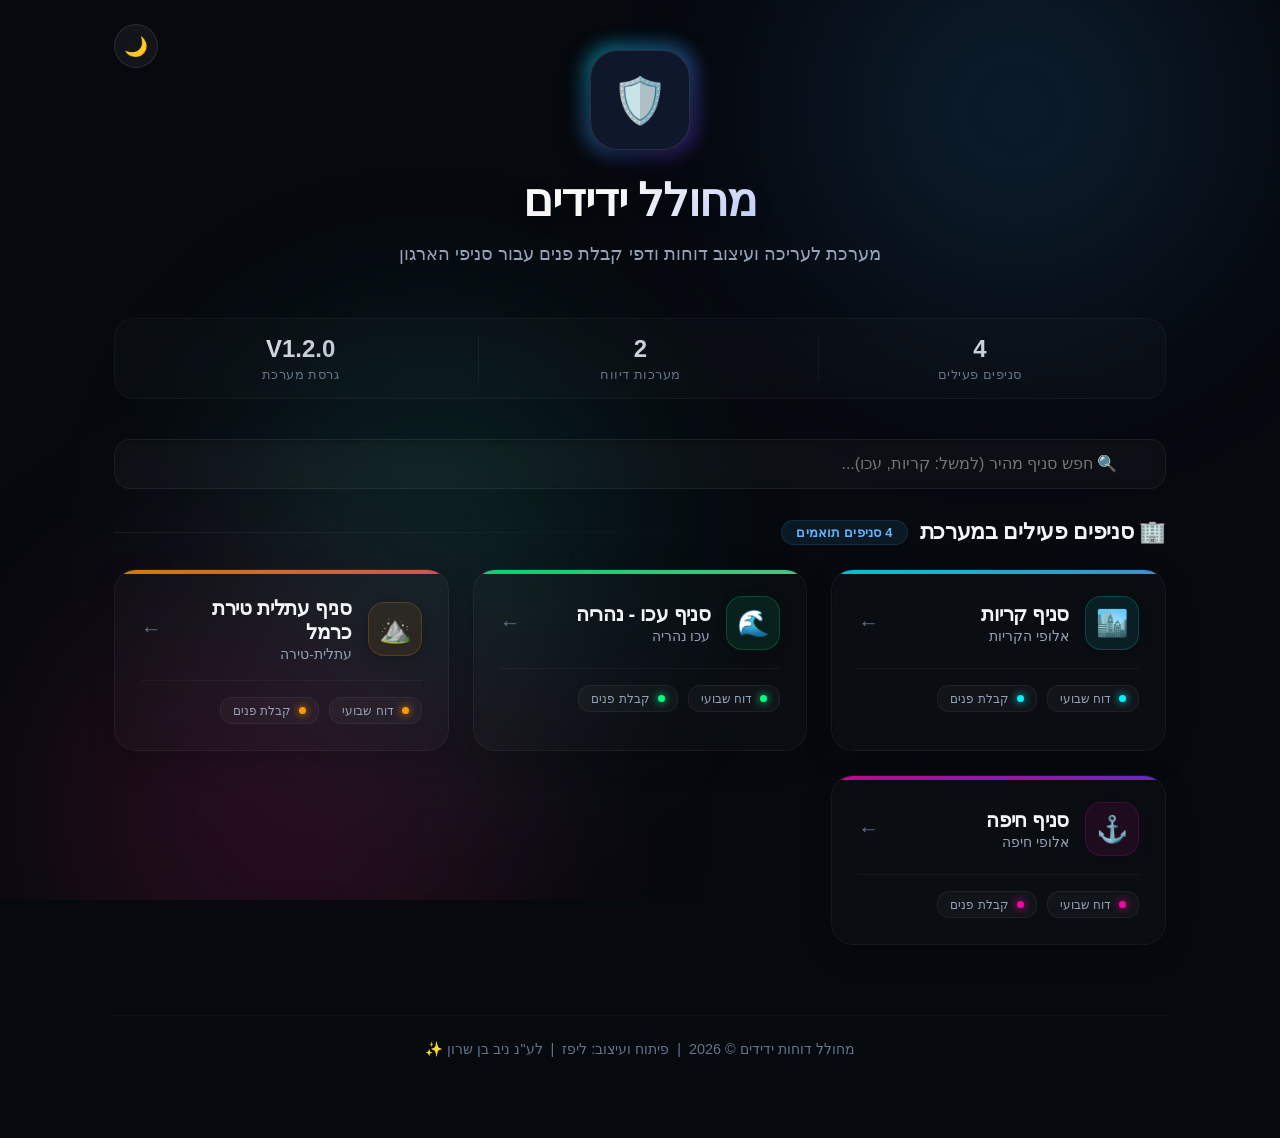
==== commit 7c25c5b4: "Revert "Replace site with memorial page for Niv ben Sharon" This reverts commit 3622c32425e0810bce5f" ====
--- a/index.html
+++ b/index.html
@@ -1,138 +1,933 @@
 <!DOCTYPE html>
 <html lang="he" dir="rtl">
+
 <head>
     <meta charset="UTF-8">
     <meta name="viewport" content="width=device-width, initial-scale=1.0">
-    <title>לזכרו של ניב בן שרון ז"ל</title>
-    <meta name="description" content="דף זיכרון לניב בן שרון ז&quot;ל. מחולל הדוחות של ידידים פעל לעילוי נשמתו.">
-    <link rel="preconnect" href="https://fonts.googleapis.com">
-    <link href="https://fonts.googleapis.com/css2?family=Frank+Ruhl+Libre:wght@300;500;700&family=Heebo:wght@300;400&display=swap" rel="stylesheet">
+    <meta name="robots" content="noindex, nofollow">
+    <meta http-equiv="Content-Security-Policy" content="default-src 'self' 'unsafe-inline' https://fonts.googleapis.com https://fonts.gstatic.com data: blob:;">
+    <title>מחולל ידידים | בחירת סניף</title>
+    <link href="https://fonts.googleapis.com/css2?family=Heebo:wght@300;400;500;600;700;800;900&family=Outfit:wght@400;600;800&display=swap"
+        rel="stylesheet">
     <style>
         :root {
-            --bg1: #0b0f1a;
-            --bg2: #141b2d;
-            --gold: #e8c77a;
-            --gold-soft: rgba(232, 199, 122, 0.25);
-            --text: #e9e6df;
-            --muted: #a7a39a;
-        }
-        * { box-sizing: border-box; margin: 0; padding: 0; }
-        html, body { height: 100%; }
+            --bg-main: #06090e;
+            --bg-card: rgba(255, 255, 255, 0.02);
+            --bg-card-hover: rgba(255, 255, 255, 0.05);
+            --border-card: rgba(255, 255, 255, 0.05);
+            --border-hover: rgba(255, 255, 255, 0.12);
+            --text-main: #f3f6f9;
+            --text-sub: #94a3b8;
+            --text-detail: #64748b;
+            
+            /* Modern Neon Gradients */
+            --accent-blue-start: #00f2fe;
+            --accent-blue-end: #4facfe;
+            --accent-green-start: #00ff87;
+            --accent-green-end: #60efa0;
+            --accent-orange-start: #ff9900;
+            --accent-orange-end: #ff5e62;
+            --accent-red-start: #ff0844;
+            --accent-red-end: #ffb199;
+            --accent-purple-start: #f107a3;
+            --accent-purple-end: #7b2ff7;
+        }
+
+        body.light-mode {
+            --bg-main: #f1f5f9;
+            --bg-card: rgba(255, 255, 255, 0.85);
+            --bg-card-hover: rgba(255, 255, 255, 0.98);
+            --border-card: rgba(0, 0, 0, 0.08);
+            --border-hover: rgba(0, 0, 0, 0.16);
+            --text-main: #0f172a;
+            --text-sub: #475569;
+            --text-detail: #64748b;
+        }
+
+        body.light-mode .header h1 {
+            background: linear-gradient(135deg, #0f172a 40%, #2563eb 100%);
+            -webkit-background-clip: text;
+            -webkit-text-fill-color: transparent;
+            background-clip: text;
+        }
+
+        body.light-mode .stats-bar {
+            background: rgba(255, 255, 255, 0.7);
+            border-color: rgba(0, 0, 0, 0.06);
+            box-shadow: 0 4px 20px rgba(0, 0, 0, 0.05);
+        }
+
+        body.light-mode .stat-val {
+            background: linear-gradient(135deg, #0f172a, #334155);
+            -webkit-background-clip: text;
+            -webkit-text-fill-color: transparent;
+            background-clip: text;
+        }
+
+        body.light-mode .search-input {
+            background: rgba(255, 255, 255, 0.9);
+            border-color: rgba(0, 0, 0, 0.12);
+            color: #0f172a;
+            box-shadow: 0 2px 8px rgba(0, 0, 0, 0.04);
+        }
+
+        body.light-mode .bubble {
+            opacity: 0.25;
+        }
+
+        .theme-toggle-btn {
+            position: absolute;
+            top: 24px;
+            left: 24px;
+            background: rgba(255, 255, 255, 0.05);
+            border: 1px solid rgba(255, 255, 255, 0.1);
+            color: var(--text-main);
+            font-size: 1.2rem;
+            width: 44px;
+            height: 44px;
+            border-radius: 50%;
+            cursor: pointer;
+            display: flex;
+            align-items: center;
+            justify-content: center;
+            transition: all 0.3s ease;
+            backdrop-filter: blur(8px);
+            -webkit-backdrop-filter: blur(8px);
+            z-index: 10;
+        }
+
+        body.light-mode .theme-toggle-btn {
+            background: rgba(0, 0, 0, 0.05);
+            border-color: rgba(0, 0, 0, 0.1);
+        }
+
+        .theme-toggle-btn:hover {
+            transform: scale(1.1) rotate(15deg);
+            background: rgba(255, 255, 255, 0.15);
+        }
+
+        * {
+            margin: 0;
+            padding: 0;
+            box-sizing: border-box;
+        }
+
         body {
             font-family: 'Heebo', sans-serif;
-            color: var(--text);
-            background: radial-gradient(ellipse at top, var(--bg2) 0%, var(--bg1) 70%);
+            background: var(--bg-main);
+            color: var(--text-main);
             min-height: 100vh;
+            overflow-x: hidden;
+            position: relative;
+        }
+
+        /* 🌌 Glowing Animated Background Bubbles */
+        .ambient-glow {
+            position: fixed;
+            width: 100vw;
+            height: 100vh;
+            top: 0;
+            left: 0;
+            z-index: 0;
+            pointer-events: none;
+            overflow: hidden;
+        }
+
+        .bubble {
+            position: absolute;
+            border-radius: 50%;
+            filter: blur(120px);
+            opacity: 0.15;
+            animation: floatBubble 20s infinite alternate ease-in-out;
+        }
+
+        .bubble-1 {
+            width: 400px;
+            height: 400px;
+            background: radial-gradient(circle, var(--accent-blue-start), var(--accent-purple-end));
+            top: -10%;
+            right: 5%;
+            animation-duration: 25s;
+        }
+
+        .bubble-2 {
+            width: 450px;
+            height: 450px;
+            background: radial-gradient(circle, var(--accent-purple-start), var(--accent-orange-end));
+            bottom: -15%;
+            left: 5%;
+            animation-duration: 30s;
+        }
+
+        .bubble-3 {
+            width: 350px;
+            height: 350px;
+            background: radial-gradient(circle, var(--accent-green-start), var(--accent-blue-end));
+            top: 40%;
+            left: 20%;
+            animation-duration: 22s;
+        }
+
+        @keyframes floatBubble {
+            0% { transform: translateY(0) scale(1) rotate(0deg); }
+            100% { transform: translateY(50px) scale(1.15) rotate(15deg); }
+        }
+
+        .container {
+            max-width: 1100px;
+            margin: 0 auto;
+            padding: 50px 24px 80px;
+            position: relative;
+            z-index: 1;
+        }
+
+        /* 👑 Premium Header Redesign */
+        .header {
+            text-align: center;
+            margin-bottom: 50px;
+            display: flex;
+            flex-direction: column;
+            align-items: center;
+        }
+
+        .header-logo-container {
+            position: relative;
+            width: 100px;
+            height: 100px;
+            margin-bottom: 24px;
+        }
+
+        .header-logo-glow {
+            position: absolute;
+            top: -4px;
+            left: -4px;
+            right: -4px;
+            bottom: -4px;
+            background: linear-gradient(135deg, var(--accent-blue-start), var(--accent-purple-end));
+            border-radius: 28px;
+            filter: blur(10px);
+            opacity: 0.6;
+            animation: pulseGlow 3s ease-in-out infinite alternate;
+        }
+
+        .header-logo {
+            position: relative;
+            width: 100%;
+            height: 100%;
+            background: #0f172a;
+            border: 1px solid rgba(255, 255, 255, 0.1);
+            border-radius: 28px;
             display: flex;
             align-items: center;
             justify-content: center;
-            overflow-x: hidden;
-            padding: 24px;
-        }
-        .stars { position: fixed; inset: 0; pointer-events: none; z-index: 0; }
-        .star {
-            position: absolute; width: 2px; height: 2px; border-radius: 50%;
-            background: #fff; opacity: 0; animation: twinkle 6s infinite ease-in-out;
-        }
-        @keyframes twinkle { 0%,100% { opacity: 0; } 50% { opacity: .7; } }
-
-        main {
-            position: relative; z-index: 1;
-            max-width: 560px; width: 100%;
+            font-size: 45px;
+            box-shadow: 0 10px 30px rgba(0, 0, 0, 0.5);
+            transition: all 0.3s cubic-bezier(0.175, 0.885, 0.32, 1.275);
+            cursor: pointer;
+        }
+
+        .header-logo-container:hover .header-logo {
+            transform: scale(1.05) rotate(5deg);
+        }
+
+        @keyframes pulseGlow {
+            0% { opacity: 0.4; filter: blur(8px); }
+            100% { opacity: 0.8; filter: blur(14px); }
+        }
+
+        .header h1 {
+            font-family: 'Heebo', sans-serif;
+            font-size: 2.8rem;
+            font-weight: 900;
+            margin-bottom: 12px;
+            letter-spacing: -1px;
+            background: linear-gradient(135deg, #ffffff 40%, #c7d2fe 100%);
+            -webkit-background-clip: text;
+            -webkit-text-fill-color: transparent;
+            background-clip: text;
+            text-shadow: 0 4px 20px rgba(0, 0, 0, 0.1);
+        }
+
+        .header p {
+            color: var(--text-sub);
+            font-size: 1.15rem;
+            font-weight: 300;
+            max-width: 500px;
+            line-height: 1.6;
+        }
+
+        /* 🎛️ Stats Dashboard Row */
+        .stats-bar {
+            display: grid;
+            grid-template-columns: repeat(3, 1fr);
+            gap: 16px;
+            background: rgba(255, 255, 255, 0.02);
+            border: 1px solid rgba(255, 255, 255, 0.04);
+            border-radius: 20px;
+            padding: 16px 24px;
+            margin-bottom: 40px;
+            backdrop-filter: blur(10px);
+            -webkit-backdrop-filter: blur(10px);
+        }
+
+        .stat-item {
             text-align: center;
-            padding: 56px 32px 40px;
-            border-radius: 24px;
+            display: flex;
+            flex-direction: column;
+            gap: 4px;
+            border-left: 1px solid rgba(255, 255, 255, 0.05);
+        }
+
+        .stat-item:last-child {
+            border-left: none;
+        }
+
+        .stat-val {
+            font-size: 1.5rem;
+            font-weight: 800;
+            font-family: 'Outfit', sans-serif;
+            background: linear-gradient(135deg, #fff, #94a3b8);
+            -webkit-background-clip: text;
+            -webkit-text-fill-color: transparent;
+        }
+
+        .stat-lbl {
+            font-size: 0.8rem;
+            color: var(--text-detail);
+            text-transform: uppercase;
+            letter-spacing: 0.5px;
+            font-weight: 500;
+        }
+
+        /* 🔍 Search & Filters Bar */
+        .controls-row {
+            display: flex;
+            gap: 16px;
+            margin-bottom: 30px;
+            align-items: center;
+        }
+
+        .search-wrapper {
+            position: relative;
+            flex: 1;
+        }
+
+        .search-icon {
+            position: absolute;
+            right: 18px;
+            top: 50%;
+            transform: translateY(-50%);
+            color: var(--text-detail);
+            font-size: 1.1rem;
+            pointer-events: none;
+            transition: color 0.3s;
+        }
+
+        .search-input {
+            width: 100%;
             background: rgba(255, 255, 255, 0.03);
-            border: 1px solid rgba(232, 199, 122, 0.15);
+            border: 1px solid rgba(255, 255, 255, 0.06);
+            border-radius: 16px;
+            padding: 15px 48px 15px 20px;
+            color: var(--text-main);
+            font-family: 'Heebo', sans-serif;
+            font-size: 1rem;
+            outline: none;
             backdrop-filter: blur(8px);
-            box-shadow: 0 30px 80px rgba(0,0,0,.5);
-            animation: fadeUp 1.8s ease-out both;
-        }
-        @keyframes fadeUp { from { opacity: 0; transform: translateY(24px); } to { opacity: 1; transform: none; } }
-
-        /* Candle */
-        .candle-wrap { height: 170px; display: flex; justify-content: center; align-items: flex-end; margin-bottom: 28px; }
-        .candle { position: relative; width: 34px; height: 100px;
-            background: linear-gradient(90deg, #d9d2c3, #f7f3ea 45%, #cfc7b6);
-            border-radius: 6px 6px 4px 4px; box-shadow: 0 0 40px var(--gold-soft); }
-        .wick { position: absolute; top: -10px; left: 50%; width: 2px; height: 12px; background: #2b2b2b; transform: translateX(-50%); }
-        .flame {
-            position: absolute; top: -52px; left: 50%; width: 18px; height: 44px;
-            transform: translateX(-50%); transform-origin: 50% 90%;
-            background: radial-gradient(ellipse at 50% 75%, #fff 0%, #ffe9a8 25%, #ffb347 55%, rgba(255,120,0,0) 75%);
-            border-radius: 50% 50% 50% 50% / 60% 60% 40% 40%;
-            filter: blur(.4px);
-            animation: flicker 2.4s infinite ease-in-out;
-        }
-        .glow {
-            position: absolute; top: -90px; left: 50%; width: 160px; height: 160px; transform: translateX(-50%);
-            background: radial-gradient(circle, rgba(255,200,110,.28) 0%, rgba(255,200,110,0) 65%);
-            animation: glow 3s infinite ease-in-out; pointer-events: none;
-        }
-        @keyframes flicker {
-            0%,100% { transform: translateX(-50%) scale(1) rotate(-1deg); }
-            25% { transform: translateX(-52%) scale(1.04, .96) rotate(2deg); }
-            50% { transform: translateX(-49%) scale(.97, 1.05) rotate(-2deg); }
-            75% { transform: translateX(-51%) scale(1.02, .98) rotate(1deg); }
-        }
-        @keyframes glow { 0%,100% { opacity: .85; } 50% { opacity: 1; } }
-
-        .label { font-size: 14px; letter-spacing: 3px; color: var(--muted); margin-bottom: 12px; }
-        h1 {
-            font-family: 'Frank Ruhl Libre', serif; font-weight: 700;
-            font-size: clamp(36px, 8vw, 52px);
-            background: linear-gradient(180deg, #fff3d1, var(--gold));
-            -webkit-background-clip: text; background-clip: text; color: transparent;
-            margin-bottom: 6px;
-        }
-        .zal { font-family: 'Frank Ruhl Libre', serif; font-size: 22px; color: var(--gold); margin-bottom: 28px; }
-        .divider { width: 80px; height: 1px; margin: 0 auto 28px;
-            background: linear-gradient(90deg, transparent, var(--gold), transparent); }
-        p { font-weight: 300; line-height: 1.9; font-size: 17px; color: var(--text); margin-bottom: 18px; }
-        .verse { font-family: 'Frank Ruhl Libre', serif; font-size: 20px; color: var(--gold); margin: 30px 0 8px; }
-        .tnzbh { font-family: 'Frank Ruhl Libre', serif; font-size: 26px; letter-spacing: 6px; color: var(--gold); margin-top: 8px; }
-        footer { margin-top: 36px; font-size: 13px; color: var(--muted); }
-        @media (prefers-reduced-motion: reduce) { * { animation: none !important; } }
+            -webkit-backdrop-filter: blur(8px);
+            transition: all 0.3s cubic-bezier(0.165, 0.84, 0.44, 1);
+            box-shadow: inset 0 2px 4px rgba(0, 0, 0, 0.2);
+        }
+
+        .search-input:focus {
+            background: rgba(255, 255, 255, 0.05);
+            border-color: rgba(66, 165, 245, 0.4);
+            box-shadow: 
+                0 0 20px rgba(66, 165, 245, 0.1),
+                inset 0 1px 2px rgba(255, 255, 255, 0.05);
+            transform: translateY(-1px);
+        }
+
+        .search-input:focus + .search-icon {
+            color: var(--accent-blue-start);
+        }
+
+        /* 📋 Section titles */
+        .section-title {
+            display: flex;
+            align-items: center;
+            gap: 12px;
+            margin-bottom: 24px;
+            margin-top: 10px;
+        }
+
+        .section-title h2 {
+            font-size: 1.35rem;
+            font-weight: 700;
+            color: var(--text-main);
+            letter-spacing: -0.3px;
+        }
+
+        .section-title .badge {
+            background: rgba(66, 165, 245, 0.1);
+            border: 1px solid rgba(66, 165, 245, 0.15);
+            color: #60b6ff;
+            padding: 4px 14px;
+            border-radius: 20px;
+            font-size: 0.8rem;
+            font-weight: 600;
+            letter-spacing: 0.2px;
+        }
+
+        .section-title::after {
+            content: '';
+            flex: 1;
+            height: 1px;
+            background: linear-gradient(to left, transparent, rgba(255, 255, 255, 0.08));
+        }
+
+        /* 🎴 Premium Glassmorphic Grid */
+        .branch-grid {
+            display: grid;
+            grid-template-columns: repeat(auto-fill, minmax(320px, 1fr));
+            gap: 24px;
+            margin-bottom: 40px;
+        }
+
+        .branch-card {
+            background: var(--bg-card);
+            border: 1px solid var(--border-card);
+            backdrop-filter: blur(14px);
+            -webkit-backdrop-filter: blur(14px);
+            border-radius: 22px;
+            padding: 26px;
+            cursor: pointer;
+            transition: all 0.4s cubic-bezier(0.165, 0.84, 0.44, 1);
+            text-decoration: none;
+            color: inherit;
+            display: flex;
+            flex-direction: column;
+            gap: 18px;
+            position: relative;
+            overflow: hidden;
+            box-shadow: 0 8px 30px rgba(0, 0, 0, 0.2);
+        }
+
+        /* Gradient Highlight Border effect on Hover */
+        .branch-card::before {
+            content: '';
+            position: absolute;
+            top: 0;
+            left: 0;
+            right: 0;
+            height: 4px;
+            border-radius: 22px 22px 0 0;
+            opacity: 0.8;
+            transition: height 0.3s ease;
+        }
+
+        .branch-card:hover {
+            background: var(--bg-card-hover);
+            border-color: var(--border-hover);
+            transform: translateY(-6px) scale(1.01);
+        }
+
+        /* Dynamic Neon Shadows based on color theme */
+        .branch-card.color-blue:hover {
+            box-shadow: 0 12px 35px rgba(0, 242, 254, 0.12), 0 2px 4px rgba(0,0,0,0.1);
+        }
+
+        .branch-card.color-green:hover {
+            box-shadow: 0 12px 35px rgba(0, 255, 135, 0.12), 0 2px 4px rgba(0,0,0,0.1);
+        }
+
+        .branch-card.color-orange:hover {
+            box-shadow: 0 12px 35px rgba(255, 153, 0, 0.12), 0 2px 4px rgba(0,0,0,0.1);
+        }
+
+        .branch-card.color-red:hover {
+            box-shadow: 0 12px 35px rgba(255, 8, 68, 0.12), 0 2px 4px rgba(0,0,0,0.1);
+        }
+
+        .branch-card.color-purple:hover {
+            box-shadow: 0 12px 35px rgba(241, 7, 163, 0.12), 0 2px 4px rgba(0,0,0,0.1);
+        }
+
+        .branch-card.color-blue::before {
+            background: linear-gradient(90deg, var(--accent-blue-start), var(--accent-blue-end));
+        }
+
+        .branch-card.color-green::before {
+            background: linear-gradient(90deg, var(--accent-green-start), var(--accent-green-end));
+        }
+
+        .branch-card.color-orange::before {
+            background: linear-gradient(90deg, var(--accent-orange-start), var(--accent-orange-end));
+        }
+
+        .branch-card.color-red::before {
+            background: linear-gradient(90deg, var(--accent-red-start), var(--accent-red-end));
+        }
+
+        .branch-card.color-purple::before {
+            background: linear-gradient(90deg, var(--accent-purple-start), var(--accent-purple-end));
+        }
+
+        .card-top {
+            display: flex;
+            align-items: center;
+            gap: 16px;
+        }
+
+        /* Beautiful glowing container for icons */
+        .card-icon {
+            width: 54px;
+            height: 54px;
+            border-radius: 16px;
+            display: flex;
+            align-items: center;
+            justify-content: center;
+            font-size: 26px;
+            flex-shrink: 0;
+            position: relative;
+            background: rgba(255, 255, 255, 0.02);
+            border: 1px solid rgba(255, 255, 255, 0.05);
+            box-shadow: 0 4px 12px rgba(0, 0, 0, 0.2);
+            transition: all 0.3s;
+        }
+
+        .branch-card:hover .card-icon {
+            transform: scale(1.08) rotate(-3deg);
+        }
+
+        .color-blue .card-icon {
+            background: rgba(0, 242, 254, 0.08);
+            border-color: rgba(0, 242, 254, 0.2);
+        }
+
+        .color-green .card-icon {
+            background: rgba(0, 255, 135, 0.08);
+            border-color: rgba(0, 255, 135, 0.2);
+        }
+
+        .color-orange .card-icon {
+            background: rgba(255, 153, 0, 0.08);
+            border-color: rgba(255, 153, 0, 0.2);
+        }
+
+        .color-red .card-icon {
+            background: rgba(255, 8, 68, 0.08);
+            border-color: rgba(255, 8, 68, 0.2);
+        }
+
+        .color-purple .card-icon {
+            background: rgba(241, 7, 163, 0.08);
+            border-color: rgba(241, 7, 163, 0.2);
+        }
+
+        .card-info {
+            display: flex;
+            flex-direction: column;
+            gap: 2px;
+        }
+
+        .card-info h3 {
+            font-size: 1.25rem;
+            font-weight: 800;
+            color: var(--text-main);
+            letter-spacing: -0.3px;
+            transition: color 0.3s;
+        }
+
+        .branch-card:hover .card-info h3 {
+            color: #fff;
+        }
+
+        .card-info span {
+            font-size: 0.85rem;
+            color: var(--text-sub);
+            font-weight: 300;
+        }
+
+        .card-arrow {
+            margin-right: auto;
+            font-size: 1.3rem;
+            color: var(--text-detail);
+            transition: all 0.3s cubic-bezier(0.175, 0.885, 0.32, 1.275);
+        }
+
+        .branch-card:hover .card-arrow {
+            color: #fff;
+            transform: translateX(-6px);
+        }
+
+        /* 🏷️ Micro-chip tags for Active Systems */
+        .card-meta {
+            display: flex;
+            flex-wrap: wrap;
+            gap: 10px;
+            border-top: 1px solid rgba(255, 255, 255, 0.04);
+            padding-top: 16px;
+        }
+
+        .system-tag {
+            background: rgba(255, 255, 255, 0.03);
+            border: 1px solid rgba(255, 255, 255, 0.05);
+            color: var(--text-sub);
+            padding: 5px 12px;
+            border-radius: 12px;
+            font-size: 0.78rem;
+            font-weight: 500;
+            display: flex;
+            align-items: center;
+            gap: 8px;
+            transition: all 0.3s;
+        }
+
+        .branch-card:hover .system-tag {
+            background: rgba(255, 255, 255, 0.05);
+            border-color: rgba(255, 255, 255, 0.09);
+            color: var(--text-main);
+        }
+
+        .pulse-led {
+            width: 7px;
+            height: 7px;
+            border-radius: 50%;
+            display: inline-block;
+            box-shadow: 0 0 8px currentColor;
+            animation: pulseLed 1.8s infinite alternate;
+        }
+
+        .color-blue .pulse-led { color: var(--accent-blue-start); background-color: var(--accent-blue-start); }
+        .color-green .pulse-led { color: var(--accent-green-start); background-color: var(--accent-green-start); }
+        .color-orange .pulse-led { color: var(--accent-orange-start); background-color: var(--accent-orange-start); }
+        .color-red .pulse-led { color: var(--accent-red-start); background-color: var(--accent-red-start); }
+        .color-purple .pulse-led { color: var(--accent-purple-start); background-color: var(--accent-purple-start); }
+
+        @keyframes pulseLed {
+            0% { opacity: 0.4; transform: scale(0.9); }
+            100% { opacity: 1; transform: scale(1.1); }
+        }
+
+        /* Template Card styles removed */
+
+        /* 🚫 Empty Search State */
+        .no-results {
+            display: none;
+            text-align: center;
+            padding: 50px 20px;
+            background: rgba(255, 255, 255, 0.01);
+            border: 1px dashed rgba(255, 255, 255, 0.06);
+            border-radius: 20px;
+            color: var(--text-sub);
+        }
+
+        .no-results-icon {
+            font-size: 3rem;
+            margin-bottom: 16px;
+            opacity: 0.6;
+        }
+
+        /* How-to styles removed */
+
+        /* 👣 Footer */
+        .footer {
+            text-align: center;
+            color: var(--text-detail);
+            font-size: 0.9rem;
+            margin-top: 70px;
+            padding-top: 25px;
+            border-top: 1px solid rgba(255, 255, 255, 0.04);
+        }
+
+        .footer a {
+            color: var(--accent-blue-start);
+            text-decoration: none;
+            font-weight: 500;
+            transition: all 0.3s;
+        }
+
+        .footer a:hover {
+            color: var(--accent-blue-end);
+            text-decoration: underline;
+        }
+
+        /* Responsive Layouts */
+        @media (max-width: 768px) {
+            .container {
+                padding: 30px 16px 50px;
+            }
+
+            .header h1 {
+                font-size: 2.1rem;
+            }
+
+            .stats-bar {
+                grid-template-columns: 1fr;
+                gap: 12px;
+                padding: 16px;
+            }
+
+            .stat-item {
+                border-left: none;
+                border-bottom: 1px solid rgba(255, 255, 255, 0.05);
+                padding-bottom: 10px;
+            }
+
+            .stat-item:last-child {
+                border-bottom: none;
+                padding-bottom: 0;
+            }
+
+            .branch-grid {
+                grid-template-columns: 1fr;
+                gap: 16px;
+            }
+        }
     </style>
 </head>
+
 <body>
-    <div class="stars" id="stars" aria-hidden="true"></div>
-
-    <main>
-        <div class="candle-wrap" aria-hidden="true">
-            <div class="candle">
-                <div class="glow"></div>
-                <div class="wick"></div>
-                <div class="flame"></div>
+    <!-- 🌠 Ambient animated glowing background -->
+    <div class="ambient-glow">
+        <div class="bubble bubble-1"></div>
+        <div class="bubble bubble-2"></div>
+        <div class="bubble bubble-3"></div>
+    </div>
+
+    <div class="container">
+        <!-- ☀️/🌙 Theme Toggle Button -->
+        <button id="theme-toggle" class="theme-toggle-btn" title="החלף ערכת נושא">🌙</button>
+
+        <!-- 👑 Header -->
+        <div class="header">
+            <div class="header-logo-container">
+                <div class="header-logo-glow"></div>
+                <div class="header-logo">🛡️</div>
+            </div>
+            <h1>מחולל ידידים</h1>
+            <p>מערכת לעריכה ועיצוב דוחות ודפי קבלת פנים עבור סניפי הארגון</p>
+        </div>
+
+        <!-- 🎛️ Dashboard Quick Stats -->
+        <div class="stats-bar">
+            <div class="stat-item">
+                <span class="stat-val" id="stat-total-branches">0</span>
+                <span class="stat-lbl">סניפים פעילים</span>
+            </div>
+            <div class="stat-item">
+                <span class="stat-val" id="stat-total-systems">2</span>
+                <span class="stat-lbl">מערכות דיווח</span>
+            </div>
+            <div class="stat-item">
+                <span class="stat-val" id="stat-dev-status">V1.2.0</span>
+                <span class="stat-lbl">גרסת מערכת</span>
             </div>
         </div>
 
-        <div class="label">לזכרו של</div>
-        <h1>ניב בן שרון</h1>
-        <div class="zal">ז״ל</div>
-        <div class="divider"></div>
-
-        <p>מחולל הדוחות של ידידים פעל לעילוי נשמתו של ניב.</p>
-        <p>הארגון החליט לסגור את המערכת.<br>
-           הדף הזה נשאר כדי שנזכור את ניב.</p>
-        <p>תודה לכל הכוננים שהשתמשו במערכת והמשיכו לעזור לאנשים בדרכים.</p>
-
-        <div class="verse">״נֵר ה׳ נִשְׁמַת אָדָם״</div>
-        <div class="tnzbh">ת.נ.צ.ב.ה</div>
-
-        <footer>פיתוח ועיצוב: ליפז</footer>
-    </main>
+        <!-- 🔍 Controls & Search -->
+        <div class="controls-row">
+            <div class="search-wrapper">
+                <input type="text" id="branch-search" class="search-input" placeholder="🔍 חפש סניף מהיר (למשל: קריות, עכו)..." autocomplete="off">
+            </div>
+        </div>
+
+
+        <!-- Active Branches Section -->
+        <div class="section-title">
+            <h2>🏢 סניפים פעילים במערכת</h2>
+            <span class="badge" id="branch-count">טוען...</span>
+        </div>
+
+        <!-- Cards Grid -->
+        <div class="branch-grid" id="branches-grid">
+            <!-- Dynamic branch cards injected by JavaScript -->
+        </div>
+
+        <!-- 🚫 Empty Search Result -->
+        <div class="no-results" id="no-results-state">
+            <div class="no-results-icon">🔎</div>
+            <h3>לא נמצאו סניפים תואמים לחיפוש שלך</h3>
+            <p>נסה להקליד מילת מפתח אחרת.</p>
+        </div>
+
+        <!-- 👣 Footer -->
+        <div class="footer">
+            מחולל דוחות ידידים &copy; 2026 &nbsp;|&nbsp; פיתוח ועיצוב: ליפז &nbsp;|&nbsp; לע"נ ניב בן שרון ✨
+        </div>
+    </div>
 
     <script>
-        const s = document.getElementById('stars');
-        for (let i = 0; i < 70; i++) {
-            const d = document.createElement('div');
-            d.className = 'star';
-            d.style.top = Math.random() * 100 + '%';
-            d.style.left = Math.random() * 100 + '%';
-            d.style.animationDelay = (Math.random() * 6) + 's';
-            s.appendChild(d);
-        }
+        // ======================================================
+        //   🔧 הגדרת סניפים - הוסף סניפים חדשים כאן!
+        // ======================================================
+        const branches = [
+            {
+                name: "סניף קריות",
+                nickname: "אלופי הקריות",
+                folder: "krayot",
+                icon: "🏙️",
+                color: "blue",      // blue / green / orange / red / purple
+                systems: ["דוח שבועי", "קבלת פנים"]
+            },
+            {
+                name: "סניף עכו - נהריה",
+                nickname: "עכו נהריה",
+                folder: "akko-nahariya", // Fixed Spelling Error & space!
+                icon: "🌊",
+                color: "green",
+                systems: ["דוח שבועי", "קבלת פנים"]
+            },
+            {
+                name: "סניף עתלית טירת כרמל",
+                nickname: "עתלית-טירה",
+                folder: "atlit",
+                icon: "⛰️",
+                color: "orange",
+                systems: ["דוח שבועי", "קבלת פנים"]
+            },
+            {
+                name: "סניף חיפה",
+                nickname: "אלופי חיפה",
+                folder: "haifa",
+                icon: "⚓",
+                color: "purple",
+                systems: ["דוח שבועי", "קבלת פנים"]
+            },
+            // {{INSERT_NEW_BRANCH_HERE}}
+        ];
+
+        // Helper to escape HTML to prevent XSS vulnerabilities
+        function escapeHTML(str) {
+            if (!str) return '';
+            return String(str)
+                .replace(/&/g, '&amp;')
+                .replace(/</g, '&lt;')
+                .replace(/>/g, '&gt;')
+                .replace(/"/g, '&quot;')
+                .replace(/'/g, '&#39;');
+        }
+
+        // ======================================================
+        //   Render branch cards
+        // ======================================================
+        function renderBranches(filterQuery = "") {
+            const grid = document.getElementById('branches-grid');
+            const countEl = document.getElementById('branch-count');
+            const totalBranchesEl = document.getElementById('stat-total-branches');
+            const noResultsEl = document.getElementById('no-results-state');
+            
+            grid.innerHTML = '';
+            
+            // Filter branches list
+            const cleanQuery = filterQuery.trim().toLowerCase();
+            const filteredBranches = branches.filter(branch => 
+                branch.name.toLowerCase().includes(cleanQuery) || 
+                branch.nickname.toLowerCase().includes(cleanQuery) ||
+                branch.folder.toLowerCase().includes(cleanQuery)
+            );
+
+            // Update stats bar count once
+            if (!filterQuery) {
+                totalBranchesEl.textContent = branches.length;
+            }
+
+            // Check if there are results
+            if (filteredBranches.length === 0) {
+                noResultsEl.style.display = 'block';
+                countEl.textContent = '0 סניפים';
+            } else {
+                noResultsEl.style.display = 'none';
+                
+                // Render list
+                filteredBranches.forEach((branch, index) => {
+                    const card = document.createElement('a');
+                    card.href = encodeURI(branch.folder) + '/';
+                    card.className = `branch-card color-${escapeHTML(branch.color)}`;
+                    
+                    // Add smooth delayed stagger animation
+                    card.style.opacity = "0";
+                    card.style.transform = "translateY(20px)";
+                    card.style.transition = `all 0.4s cubic-bezier(0.165, 0.84, 0.44, 1) ${index * 0.05}s`;
+
+                    const systemTags = branch.systems.map(s => `
+                        <span class="system-tag">
+                            <span class="pulse-led"></span>
+                            ${escapeHTML(s)}
+                        </span>
+                    `).join('');
+
+                    card.innerHTML = `
+                        <div class="card-top">
+                            <div class="card-icon">${escapeHTML(branch.icon)}</div>
+                            <div class="card-info">
+                                <h3>${escapeHTML(branch.name)}</h3>
+                                <span>${escapeHTML(branch.nickname)}</span>
+                            </div>
+                            <div class="card-arrow">←</div>
+                        </div>
+                        <div class="card-meta">
+                            ${systemTags}
+                        </div>
+                    `;
+
+                    grid.appendChild(card);
+                    
+                    // Trigger reflow for staggered animation
+                    setTimeout(() => {
+                        card.style.opacity = "1";
+                        card.style.transform = "translateY(0)";
+                    }, 20);
+                });
+
+                // Update count text
+                const count = filteredBranches.length;
+                if (count === 1) {
+                    countEl.textContent = 'סניף אחד תואם';
+                } else {
+                    countEl.textContent = `${count} סניפים תואמים`;
+                }
+            }
+
+            // No "Add Branch" functionality
+        }
+
+        // ======================================================
+        //   ☀️/🌙 Theme Toggle Listener
+        // ======================================================
+        const themeBtn = document.getElementById('theme-toggle');
+        if (localStorage.getItem('portalTheme') === 'light') {
+            document.body.classList.add('light-mode');
+            if (themeBtn) themeBtn.textContent = '☀️';
+        }
+
+        if (themeBtn) {
+            themeBtn.addEventListener('click', () => {
+                document.body.classList.toggle('light-mode');
+                const isLight = document.body.classList.contains('light-mode');
+                themeBtn.textContent = isLight ? '☀️' : '🌙';
+                localStorage.setItem('portalTheme', isLight ? 'light' : 'dark');
+            });
+        }
+
+        // ======================================================
+        //   🔎 Live Search Listener
+        // ======================================================
+        document.getElementById('branch-search').addEventListener('input', (e) => {
+            renderBranches(e.target.value);
+        });
+
+        // Click listener for a nice dynamic scale pulse on logo click
+        document.querySelector('.header-logo').addEventListener('click', () => {
+            const logo = document.querySelector('.header-logo');
+            logo.style.transform = 'scale(0.95) rotate(-3deg)';
+            setTimeout(() => { logo.style.transform = ''; }, 100);
+        });
+
+        // Initial load
+        renderBranches();
     </script>
 </body>
+
 </html>
